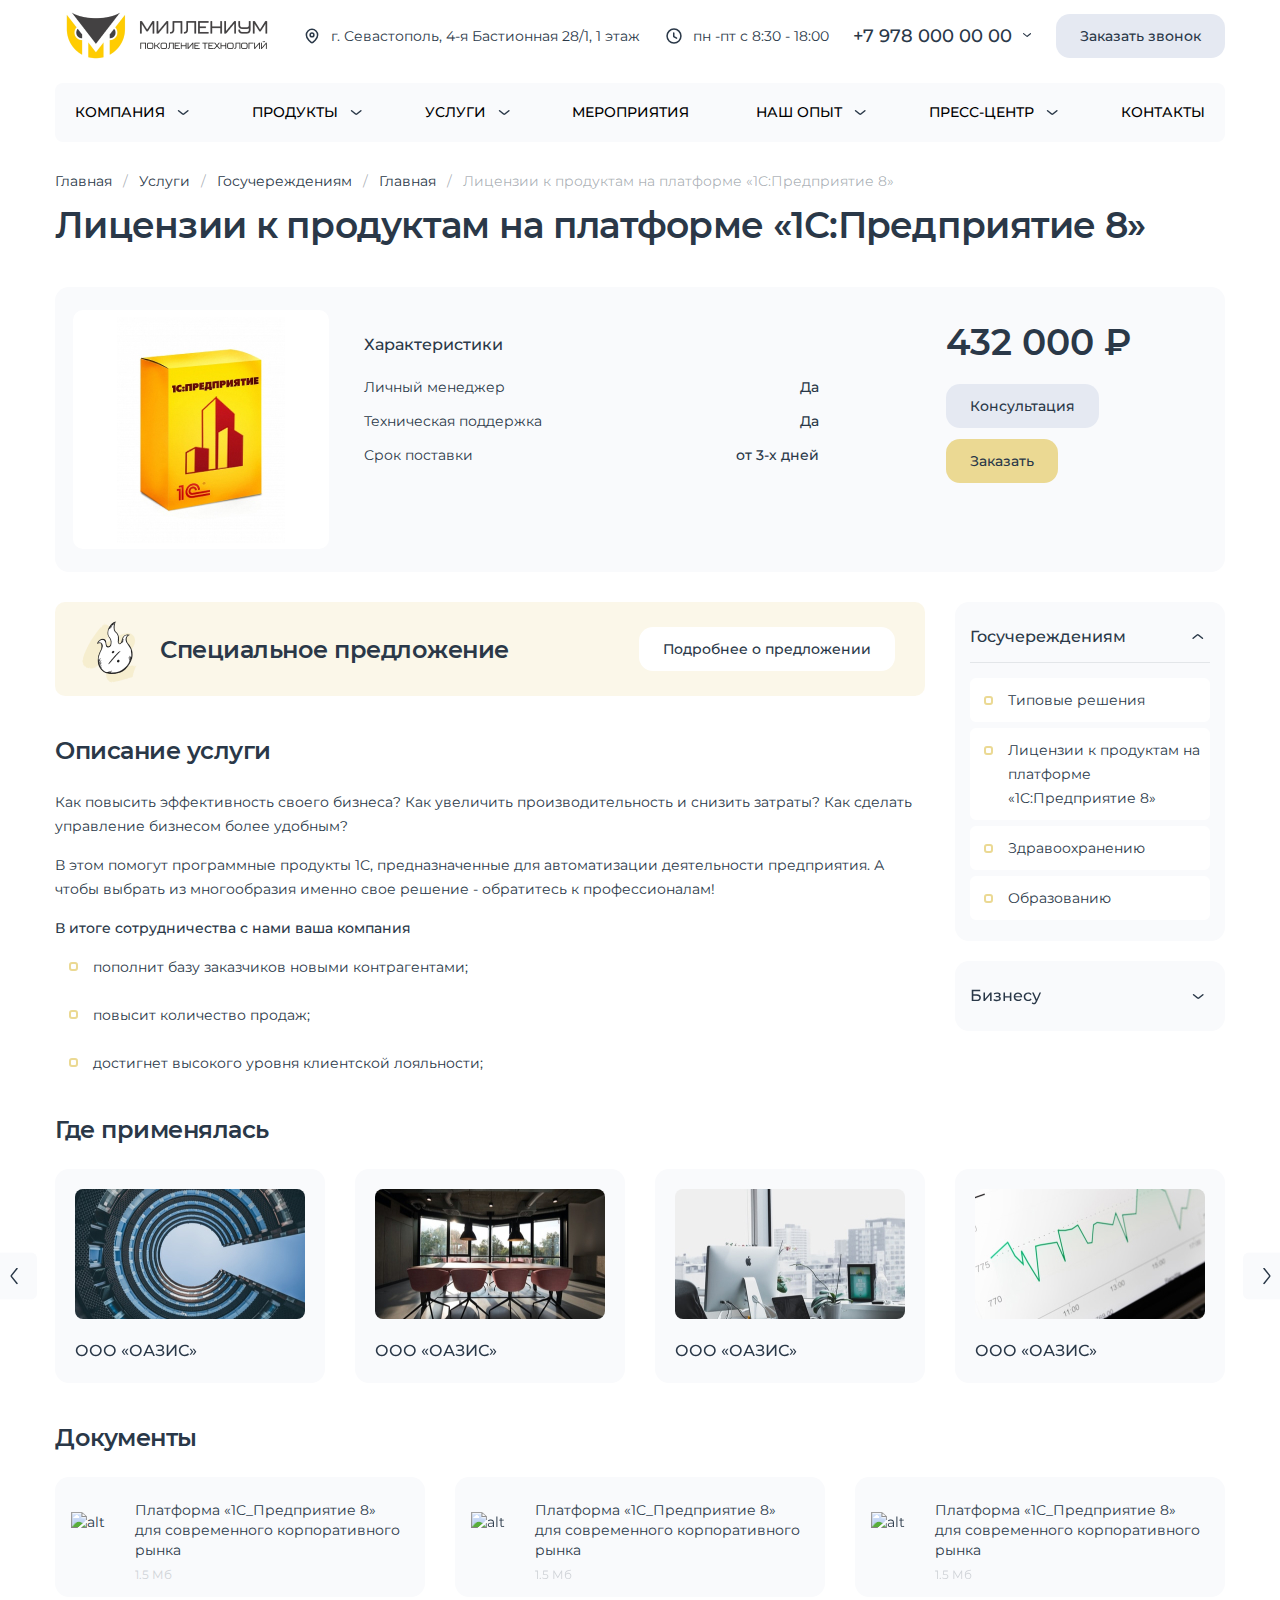
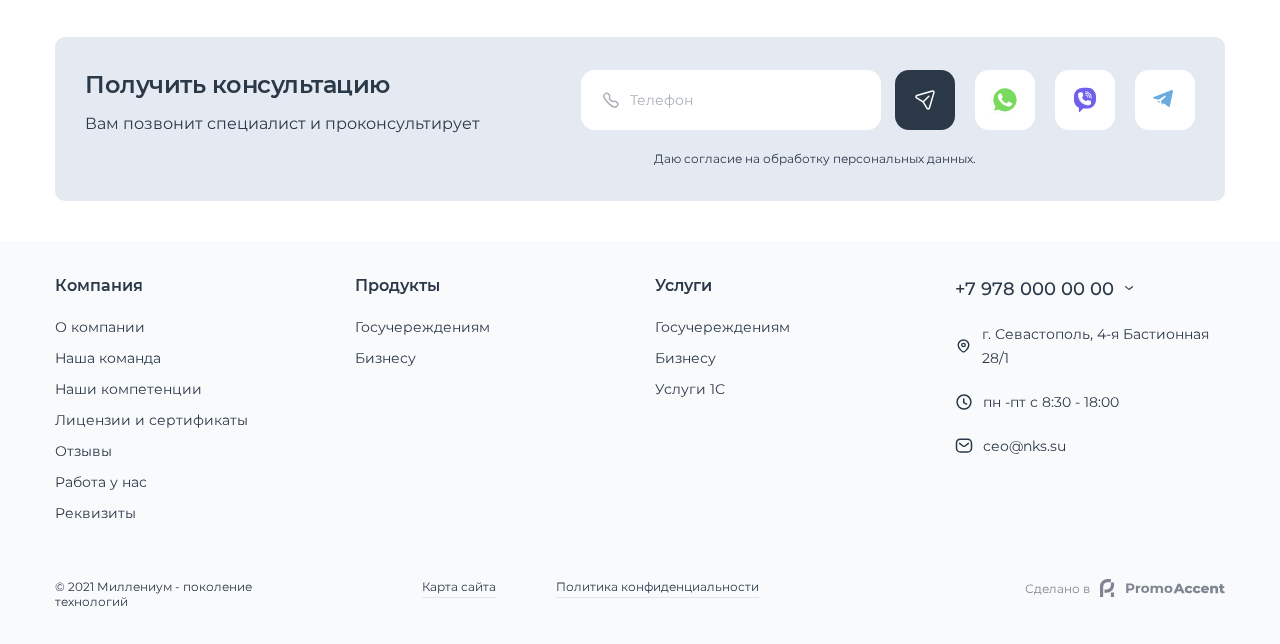
==== product.html @ 5eda3f5e "Add files via upload" ====
<!DOCTYPE html>
<!--[if lt IE 7]><html lang="ru" class="lt-ie9 lt-ie8 lt-ie7"><![endif]-->
<!--[if IE 7]><html lang="ru" class="lt-ie9 lt-ie8"><![endif]-->
<!--[if IE 8]><html lang="ru" class="lt-ie9"><![endif]-->
<!--[if gt IE 8]><!-->
<html lang="ru">
<!--<![endif]-->
<head>
	<meta charset="utf-8" />
	<title>Заголовок</title>
	<meta name="description" content="" />
	<meta http-equiv="X-UA-Compatible" content="IE=edge" />
	<meta name="viewport" content="width=device-width, initial-scale=1.0" />
	<link rel="shortcut icon" href="favicon.png" />
	<link rel="stylesheet" href="libs/bootstrap/bootstrap-grid.css" />
	<link rel="stylesheet" href="libs/fontawesome-free-5.12.0-web/css/all.min.css" />
	<link rel="stylesheet" href="libs/fancybox/jquery.fancybox.css" />
	<link rel="stylesheet" href="libs/slick-1.5.9/slick/slick.css" />
	<link rel="stylesheet" href="libs/slick-1.5.9/slick/slick-theme.css" />
	<link rel="stylesheet" href="libs/swiper/css/scrollbar.css">
	<link rel="stylesheet" href="libs/swiper/css/style.css">
	<link rel="stylesheet" href="libs/swiper/css/swiper-bundle.min.css">
	<link rel="stylesheet" href="scss/main.css?ver=1.3" />
</head>
<body>
 
	<div class="wrapper">

		<header class="header">
			<div class="container">
				<div class="header__top">
					<a href="#" class="logo">
						<img src="img/logo.png" alt="alt">
					</a>
					<div class="item-contact"><div class="item-contact__icon"><img src="img/ic_cont1.svg" alt="alt"></div>г. Севастополь, 4-я Бастионная 28/1, 1 этаж </div>
					<div class="item-contact"><div class="item-contact__icon"><img src="img/ic_cont2.svg" alt="alt"></div>пн -пт с 8:30 - 18:00 </div>
					<div class="phones-wrap">
						<a href="tel:+79780000000">+7 978 000 00 00 <span class="phones-wrap__arrow"></span></a>
						<div class="dropdown-phones">
							<ul>
								<li><a href="tel:+79780000000">+7 978 000 00 00</a></li>
								<li><a href="tel:+79780000000">+7 978 000 00 00</a></li>
								<li><a href="tel:+79780000000">+7 978 000 00 00</a></li>
							</ul>
						</div>
					</div>
					<a href="#callback" class="btn-main fancybox">Заказать звонок</a>
					<span class="btn_nav">
						<span class='sandwich'>
							<span class='sw-topper'></span>
							<span class='sw-bottom'></span>
							<span class='sw-footer'></span>
						</span>
					</span>
				</div>
				<ul class="menu">
					<li class="menu__haschild">
						<a href="#">Компания</a>
						<ul>
							<li><a href="#">Пункт меню</a></li>
							<li><a href="#">Пункт меню</a></li>
							<li><a href="#">Пункт меню</a></li>
							<li><a href="#">Пункт меню</a></li>
						</ul>
					</li>
					<li class="menu__haschild">
						<a href="#">Продукты</a>
						<ul>
							<li><a href="#">Пункт меню</a></li>
							<li><a href="#">Пункт меню</a></li>
							<li><a href="#">Пункт меню</a></li>
							<li><a href="#">Пункт меню</a></li>
						</ul>
					</li>
					<li class="menu__haschild">
						<a href="#">Услуги</a>
						<ul>
							<li><a href="#">Пункт меню</a></li>
							<li><a href="#">Пункт меню</a></li>
							<li><a href="#">Пункт меню</a></li>
							<li><a href="#">Пункт меню</a></li>
						</ul>
					</li>
					<li><a href="#">Мероприятия</a></li>
					<li class="menu__haschild">
						<a href="#">наш опыт</a>
						<ul>
							<li><a href="#">Пункт меню</a></li>
							<li><a href="#">Пункт меню</a></li>
							<li><a href="#">Пункт меню</a></li>
							<li><a href="#">Пункт меню</a></li>
						</ul>
					</li>
					<li class="menu__haschild">
						<a href="#">пресс-центр</a>
						<ul>
							<li><a href="#">Пункт меню</a></li>
							<li><a href="#">Пункт меню</a></li>
							<li><a href="#">Пункт меню</a></li>
							<li><a href="#">Пункт меню</a></li>
						</ul>
					</li>
					<li><a href="#">Контакты</a></li>
				</ul>
			</div>
			<div class="menu-mobile">
				<ul class="menu">
					<li class="menu__haschild">
						<a href="#">Компания</a>
						<ul>
							<li><a href="#">Пункт меню</a></li>
							<li><a href="#">Пункт меню</a></li>
							<li><a href="#">Пункт меню</a></li>
							<li><a href="#">Пункт меню</a></li>
						</ul>
					</li>
					<li class="menu__haschild">
						<a href="#">Продукты</a>
						<ul>
							<li><a href="#">Пункт меню</a></li>
							<li><a href="#">Пункт меню</a></li>
							<li><a href="#">Пункт меню</a></li>
							<li><a href="#">Пункт меню</a></li>
						</ul>
					</li>
					<li class="menu__haschild">
						<a href="#">Услуги</a>
						<ul>
							<li><a href="#">Пункт меню</a></li>
							<li><a href="#">Пункт меню</a></li>
							<li><a href="#">Пункт меню</a></li>
							<li><a href="#">Пункт меню</a></li>
						</ul>
					</li>
					<li><a href="#">Мероприятия</a></li>
					<li class="menu__haschild">
						<a href="#">наш опыт</a>
						<ul>
							<li><a href="#">Пункт меню</a></li>
							<li><a href="#">Пункт меню</a></li>
							<li><a href="#">Пункт меню</a></li>
							<li><a href="#">Пункт меню</a></li>
						</ul>
					</li>
					<li class="menu__haschild">
						<a href="#">пресс-центр</a>
						<ul>
							<li><a href="#">Пункт меню</a></li>
							<li><a href="#">Пункт меню</a></li>
							<li><a href="#">Пункт меню</a></li>
							<li><a href="#">Пункт меню</a></li>
						</ul>
					</li>
					<li><a href="#">Контакты</a></li>
				</ul>
				<div class="menu-mobile__bottom">
					<div class="item-contact"><div class="item-contact__icon"><img src="img/ic_cont1.svg" alt="alt"></div>г. Севастополь, 4-я Бастионная 28/1, 1 этаж </div>
					<div class="item-contact"><div class="item-contact__icon"><img src="img/ic_cont2.svg" alt="alt"></div>пн -пт с 8:30 - 18:00 </div>
					<div class="phones-wrap">
						<a href="tel:+79780000000">+7 978 000 00 00 <span class="phones-wrap__arrow"></span></a>
						<div class="dropdown-phones">
							<ul>
								<li><a href="tel:+79780000000">+7 978 000 00 00</a></li>
								<li><a href="tel:+79780000000">+7 978 000 00 00</a></li>
								<li><a href="tel:+79780000000">+7 978 000 00 00</a></li>
							</ul>
						</div>
					</div>
					<a href="#callback" class="btn-main fancybox">Заказать звонок</a>
				</div>
			</div>
		</header>

		<div class="container">
			<ul class="breadcumbs">
				<li><a href="#">Главная</a><span>/</span></li>
				<li><a href="#">Услуги</a><span>/</span></li>
				<li><a href="#">Госучереждениям</a><span>/</span></li>
				<li><a href="#">Главная</a><span>/</span></li>
				<li>Лицензии к продуктам на платформе «1С:Предприятие 8»</li>
			</ul>
		</div>

		<div class="service">
			<div class="container">
				<h1>Лицензии к продуктам на платформе «1С:Предприятие 8»</h1>
				<div class="product-block">
					<div class="row">
						<div class="col-md-3">
							<div class="product-block__image">
								<img src="img/prod1.jpg" alt="alt">
							</div>
						</div>
						<div class="col-md-5">
							<div class="product-block__title">Характеристики</div>
							<div class="product-block__feature">
								<span>Личный менеджер</span>
								<strong>Да</strong>
							</div>
							<div class="product-block__feature">
								<span>Техническая поддержка</span>
								<strong>Да</strong>
							</div>
							<div class="product-block__feature">
								<span>Срок поставки</span>
								<strong>от 3-х дней</strong>
							</div>
						</div>
						<div class="col-md-3 offset-lg-1">
							<div class="product-block__price">432 000 ₽</div>
							<a href="#" class="btn-main">Консультация</a>
							<br>
							<a href="#" class="btn-main btn-main_page">Заказать</a>
						</div>
					</div>
				</div>
				<div class="row">
					<div class="col-lg-9">
						<div class="offer-block">
							<div class="offer-block__head">
								<div class="title-middle"><img src="img/icon_offer.png" alt="alt">Специальное предложение</div>
								<a href="#" class="btn-main">Подробнее о предложении</a>
							</div>
							<div class="offer-block__content">
								<p>Как повысить эффективность своего бизнеса? Как увеличить производительность и снизить затраты? Как сделать управление бизнесом более удобным?</p>
								<p>В этом помогут программные продукты 1С, предназначенные для автоматизации деятельности предприятия. А чтобы выбрать из многообразия именно свое решение - обратитесь к профессионалам! </p>
							</div>
						</div>
						<h3>Описание услуги</h3>
						<p>Как повысить эффективность своего бизнеса? Как увеличить производительность и снизить затраты? Как сделать управление бизнесом более удобным?</p>
						<p>В этом помогут программные продукты 1С, предназначенные для автоматизации деятельности предприятия. А чтобы выбрать из многообразия именно свое решение - обратитесь к профессионалам! </p>
						<p><strong>В итоге сотрудничества с нами ваша компания</strong></p>
						<ul>
							<li>пополнит базу заказчиков новыми контрагентами;</li>
							<li>повысит количество продаж;</li>
							<li>достигнет высокого уровня клиентской лояльности;</li>
						</ul>
					</div>
					<div class="col-lg-3">
						<div class="sidebar-page">
							<div class="item-sidebar active">
								<div class="item-sidebar__head">Госучереждениям</div>
								<div class="item-sidebar__content" style="display: block;">
									<ul>
										<li><a href="#">Типовые решения</a></li>
										<li><a href="#">Лицензии к продуктам на платформе «1С:Предприятие 8»</a></li>
										<li><a href="#">Здравоохранению</a></li>
										<li><a href="#">Образованию</a></li>
									</ul>
								</div>
							</div>
							<div class="item-sidebar">
								<div class="item-sidebar__head">Бизнесу</div>
								<div class="item-sidebar__content">
									<ul>
										<li><a href="#">Типовые решения</a></li>
										<li><a href="#">Лицензии к продуктам на платформе «1С:Предприятие 8»</a></li>
										<li><a href="#">Здравоохранению</a></li>
										<li><a href="#">Образованию</a></li>
									</ul>
								</div>
							</div>
						</div>
					</div>
				</div>
				<h3>Где применялась</h3>
				<ul class="slider-use">
					<li>
						<div class="item-use">
							<div class="item-use__image">
								<img src="img/use1.jpg" alt="alt">
							</div>
							<div class="item-use__name">ООО «ОАЗИС»</div>
						</div>
					</li>
					<li>
						<div class="item-use">
							<div class="item-use__image">
								<img src="img/use2.jpg" alt="alt">
							</div>
							<div class="item-use__name">ООО «ОАЗИС»</div>
						</div>
					</li>
					<li>
						<div class="item-use">
							<div class="item-use__image">
								<img src="img/use3.jpg" alt="alt">
							</div>
							<div class="item-use__name">ООО «ОАЗИС»</div>
						</div>
					</li>
					<li>
						<div class="item-use">
							<div class="item-use__image">
								<img src="img/use4.jpg" alt="alt">
							</div>
							<div class="item-use__name">ООО «ОАЗИС»</div>
						</div>
					</li>
					<li>
						<div class="item-use">
							<div class="item-use__image">
								<img src="img/use1.jpg" alt="alt">
							</div>
							<div class="item-use__name">ООО «ОАЗИС»</div>
						</div>
					</li>
				</ul>
				<h3>Документы</h3>
				<ul class="slider-docs">
					<li>
						<a href="#" class="item-doc">
							<span class="item-doc__icon">
								<img src="img/ic_doc1.svg" alt="alt">
							</span>
							<span class="item-doc__name">Платформа «1С_Предприятие 8» для современного корпоративного рынка</span>
							<span class="item-doc__size">1.5 Мб</span>
						</a>
					</li>
					<li>
						<a href="#" class="item-doc">
							<span class="item-doc__icon">
								<img src="img/ic_doc1.svg" alt="alt">
							</span>
							<span class="item-doc__name">Платформа «1С_Предприятие 8» для современного корпоративного рынка</span>
							<span class="item-doc__size">1.5 Мб</span>
						</a>
					</li>
					<li>
						<a href="#" class="item-doc">
							<span class="item-doc__icon">
								<img src="img/ic_doc1.svg" alt="alt">
							</span>
							<span class="item-doc__name">Платформа «1С_Предприятие 8» для современного корпоративного рынка</span>
							<span class="item-doc__size">1.5 Мб</span>
						</a>
					</li>
				</ul>
				<div class="consultation">
					<div class="row">
						<div class="col-lg-5">
							<h3>Получить консультацию</h3>
							<p>Вам позвонит специалист и проконсультирует </p>
						</div>
						<div class="col-lg-7">
							<div class="consultation__right">
								<div class="consult-form">
									<div class="item-form">
										<div class="item-form__icon">
											<img src="img/ic_input1.svg" alt="alt">
										</div>
										<input type="text" placeholder="Телефон" class="input-phone">
									</div>
									<button class="btn-icon"></button>
								</div>
								<div class="wrap-messengers">
									<a href="#" class="link-messenger"><span class="link-messenger__icon"><img src="img/whatsapp.svg" alt="alt"></span></a>
									<a href="#" class="link-messenger"><span class="link-messenger__icon"><img src="img/viber.svg" alt="alt"></span></a>
									<a href="#" class="link-messenger"><span class="link-messenger__icon"><img src="img/telegram.svg" alt="alt"></span></a>
								</div>
							</div>
							<div class="consultation__descr">Даю согласие на обработку персональных данных.</div>
						</div>
					</div>
				</div>
			</div>
		</div>

		<footer class="footer">
			<div class="container">
				<div class="row">
					<div class="col-lg-3">
						<div class="footer__title">Компания <i class="fal fa-plus"></i></div>
						<div class="footer__content">
							<ul class="list-footer">
								<li><a href="#">О компании</a></li>
								<li><a href="#">Наша команда</a></li>
								<li><a href="#">Наши компетенции</a></li>
								<li><a href="#">Лицензии и сертификаты</a></li>
								<li><a href="#">Отзывы</a></li>
								<li><a href="#">Работа у нас</a></li>
								<li><a href="#">Реквизиты</a></li>
							</ul>
						</div>
					</div>
					<div class="col-lg-3">
						<div class="footer__title">Продукты <i class="fal fa-plus"></i></div>
						<div class="footer__content">
							<ul class="list-footer">
								<li><a href="#">Госучереждениям</a></li>
								<li><a href="#">Бизнесу</a></li>
							</ul>
						</div>
					</div>
					<div class="col-lg-3">
						<div class="footer__title">Услуги <i class="fal fa-plus"></i></div>
						<div class="footer__content">
							<ul class="list-footer">
								<li><a href="#">Госучереждениям</a></li>
								<li><a href="#">Бизнесу</a></li>
								<li><a href="#">Услуги 1С</a></li>
							</ul>
						</div>
					</div>
					<div class="col-lg-3">
						<div class="footer__title footer__title_mobile">Контакты <i class="fal fa-plus"></i></div>
						<div class="footer__content">
							<div class="phones-wrap">
								<a href="tel:+79780000000">+7 978 000 00 00 <span class="phones-wrap__arrow"></span></a>
								<div class="dropdown-phones">
									<ul>
										<li><a href="tel:+79780000000">+7 978 000 00 00</a></li>
										<li><a href="tel:+79780000000">+7 978 000 00 00</a></li>
										<li><a href="tel:+79780000000">+7 978 000 00 00</a></li>
									</ul>
								</div>
							</div>
							<div class="item-contact"><div class="item-contact__icon"><img src="img/ic_cont1.svg" alt="alt"></div>г. Севастополь, 4-я Бастионная 28/1</div>
							<div class="item-contact"><div class="item-contact__icon"><img src="img/ic_cont2.svg" alt="alt"></div>пн -пт с 8:30 - 18:00 </div>
							<div class="item-contact"><div class="item-contact__icon"><img src="img/ic_cont3.svg" alt="alt"></div><a href="mailto:сео@nks.su">сео@nks.su</a> </div>
						</div>
					</div>
				</div>
				<div class="footer-bottom">
					<div class="row">
						<div class="col-lg-3">
							<p>© 2021 Миллениум - поколение технологий</p>
						</div>
						<div class="col-lg-5">
							<div class="footer-bottom__links">
								<a href="#">Карта сайта</a>
								<a href="#">Политика конфиденциальности</a>
							</div>
						</div>
						<div class="col-lg-4">
							<div class="create">Сделано в <a href="#"><img src="img/create.svg" alt="alt"></a></div>
						</div>
					</div>
				</div>
			</div>
		</footer>

	</div>

	<!--[if lt IE 9]>
	<script src="libs/html5shiv/es5-shim.min.js"></script>
	<script src="libs/html5shiv/html5shiv.min.js"></script>
	<script src="libs/html5shiv/html5shiv-printshiv.min.js"></script>
	<script src="libs/respond/respond.min.js"></script>
<![endif]-->
<script src="libs/jquery/jquery-1.11.1.min.js"></script>
<script src="libs/jquery-mousewheel/jquery.mousewheel.min.js"></script>
<script src="libs/fancybox/jquery.fancybox.pack.js"></script>
<script src="libs/slick-1.5.9/slick/slick.min.js"></script>
<script src="libs/scroll2id/PageScroll2id.min.js"></script>
<script src="libs/mask/jquery.maskedinput.js"></script>
<script src="libs/swiper/js/swiper-bundle.min.js"></script>
<script src="libs/jQueryFormStyler-master/jquery.formstyler.min.js"></script>
<script src="js/common.js?ver=1.3"></script>
<!-- Yandex.Metrika counter --><!-- /Yandex.Metrika counter -->
<!-- Google Analytics counter --><!-- /Google Analytics counter -->
</body>
</html>
---- libs/swiper/css/scrollbar.css ----
/* Scrollbar */
.swiper-scrollbar {
  border-radius: 10px;
  position: relative;
  -ms-touch-action: none;
  background: rgba(0, 0, 0, 0.1);
  .swiper-container-horizontal > & {
    position: absolute;
    left: 1%;
    bottom: 3px;
    z-index: 50;
    height: 5px;
    width: 98%;
  }
  .swiper-container-vertical > & {
    position: absolute;
    right: 3px;
    top: 1%;
    z-index: 50;
    width: 5px;
    height: 98%;
  }
}
.swiper-scrollbar-drag {
  height: 100%;
  width: 100%;
  position: relative;
  background: rgba(0, 0, 0, 0.5);
  border-radius: 10px;
  left: 0;
  top: 0;
}
.swiper-scrollbar-cursor-drag {
  cursor: move;
}
.swiper-scrollbar-lock {
  display: none;
}
---- libs/swiper/css/style.css ----
/**
 * Swiper 6.7.0
 * Most modern mobile touch slider and framework with hardware accelerated transitions
 * https://swiperjs.com
 *
 * Copyright 2014-2021 Vladimir Kharlampidi
 *
 * Released under the MIT License
 *
 * Released on: May 31, 2021
 */

 @font-face {
    font-family: 'swiper-icons';
    src: url('data:application/font-woff;charset=utf-8;base64, [base64]//wADZ2x5ZgAAAywAAADMAAAD2MHtryVoZWFkAAABbAAAADAAAAA2E2+eoWhoZWEAAAGcAAAAHwAAACQC9gDzaG10eAAAAigAAAAZAAAArgJkABFsb2NhAAAC0AAAAFoAAABaFQAUGG1heHAAAAG8AAAAHwAAACAAcABAbmFtZQAAA/gAAAE5AAACXvFdBwlwb3N0AAAFNAAAAGIAAACE5s74hXjaY2BkYGAAYpf5Hu/j+W2+MnAzMYDAzaX6QjD6/4//Bxj5GA8AuRwMYGkAPywL13jaY2BkYGA88P8Agx4j+/8fQDYfA1AEBWgDAIB2BOoAeNpjYGRgYNBh4GdgYgABEMnIABJzYNADCQAACWgAsQB42mNgYfzCOIGBlYGB0YcxjYGBwR1Kf2WQZGhhYGBiYGVmgAFGBiQQkOaawtDAoMBQxXjg/wEGPcYDDA4wNUA2CCgwsAAAO4EL6gAAeNpj2M0gyAACqxgGNWBkZ2D4/wMA+xkDdgAAAHjaY2BgYGaAYBkGRgYQiAHyGMF8FgYHIM3DwMHABGQrMOgyWDLEM1T9/w8UBfEMgLzE////P/5//f/V/xv+r4eaAAeMbAxwIUYmIMHEgKYAYjUcsDAwsLKxc3BycfPw8jEQA/[base64]/uznmfPFBNODM2K7MTQ45YEAZqGP81AmGGcF3iPqOop0r1SPTaTbVkfUe4HXj97wYE+yNwWYxwWu4v1ugWHgo3S1XdZEVqWM7ET0cfnLGxWfkgR42o2PvWrDMBSFj/IHLaF0zKjRgdiVMwScNRAoWUoH78Y2icB/yIY09An6AH2Bdu/UB+yxopYshQiEvnvu0dURgDt8QeC8PDw7Fpji3fEA4z/PEJ6YOB5hKh4dj3EvXhxPqH/SKUY3rJ7srZ4FZnh1PMAtPhwP6fl2PMJMPDgeQ4rY8YT6Gzao0eAEA409DuggmTnFnOcSCiEiLMgxCiTI6Cq5DZUd3Qmp10vO0LaLTd2cjN4fOumlc7lUYbSQcZFkutRG7g6JKZKy0RmdLY680CDnEJ+UMkpFFe1RN7nxdVpXrC4aTtnaurOnYercZg2YVmLN/d/gczfEimrE/fs/bOuq29Zmn8tloORaXgZgGa78yO9/cnXm2BpaGvq25Dv9S4E9+5SIc9PqupJKhYFSSl47+Qcr1mYNAAAAeNptw0cKwkAAAMDZJA8Q7OUJvkLsPfZ6zFVERPy8qHh2YER+3i/BP83vIBLLySsoKimrqKqpa2hp6+jq6RsYGhmbmJqZSy0sraxtbO3sHRydnEMU4uR6yx7JJXveP7WrDycAAAAAAAH//wACeNpjYGRgYOABYhkgZgJCZgZNBkYGLQZtIJsFLMYAAAw3ALgAeNolizEKgDAQBCchRbC2sFER0YD6qVQiBCv/H9ezGI6Z5XBAw8CBK/m5iQQVauVbXLnOrMZv2oLdKFa8Pjuru2hJzGabmOSLzNMzvutpB3N42mNgZGBg4GKQYzBhYMxJLMlj4GBgAYow/P/PAJJhLM6sSoWKfWCAAwDAjgbRAAB42mNgYGBkAIIbCZo5IPrmUn0hGA0AO8EFTQAA') format('woff');
    font-weight: 400;
    font-style: normal;
  }
  :root {
    --swiper-theme-color: #007aff;
  }
  .swiper-container {
    margin-left: auto;
    margin-right: auto;
    position: relative;
    overflow: hidden;
    list-style: none;
    padding: 0;
    /* Fix of Webkit flickering */
    z-index: 1;
  }
  .swiper-container-vertical > .swiper-wrapper {
    flex-direction: column;
  }
  .swiper-wrapper {
    position: relative;
    width: 100%;
    height: 100%;
    z-index: 1;
    display: flex;
    transition-property: transform;
    box-sizing: content-box;
  }
  .swiper-container-android .swiper-slide,
  .swiper-wrapper {
    transform: translate3d(0px, 0, 0);
  }
  .swiper-container-multirow > .swiper-wrapper {
    flex-wrap: wrap;
  }
  .swiper-container-multirow-column > .swiper-wrapper {
    flex-wrap: wrap;
    flex-direction: column;
  }
  .swiper-container-free-mode > .swiper-wrapper {
    transition-timing-function: ease-out;
    margin: 0 auto;
  }
  .swiper-container-pointer-events {
    touch-action: pan-y;
  }
  .swiper-container-pointer-events.swiper-container-vertical {
    touch-action: pan-x;
  }
  .swiper-slide {
    flex-shrink: 0;
    width: 100%;
    height: 100%;
    position: relative;
    transition-property: transform;
  }
  .swiper-slide-invisible-blank {
    visibility: hidden;
  }
  /* Auto Height */
  .swiper-container-autoheight,
  .swiper-container-autoheight .swiper-slide {
    height: auto;
  }
  .swiper-container-autoheight .swiper-wrapper {
    align-items: flex-start;
    transition-property: transform, height;
  }
  /* 3D Effects */
  .swiper-container-3d {
    perspective: 1200px;
  }
  .swiper-container-3d .swiper-wrapper,
  .swiper-container-3d .swiper-slide,
  .swiper-container-3d .swiper-slide-shadow-left,
  .swiper-container-3d .swiper-slide-shadow-right,
  .swiper-container-3d .swiper-slide-shadow-top,
  .swiper-container-3d .swiper-slide-shadow-bottom,
  .swiper-container-3d .swiper-cube-shadow {
    transform-style: preserve-3d;
  }
  .swiper-container-3d .swiper-slide-shadow-left,
  .swiper-container-3d .swiper-slide-shadow-right,
  .swiper-container-3d .swiper-slide-shadow-top,
  .swiper-container-3d .swiper-slide-shadow-bottom {
    position: absolute;
    left: 0;
    top: 0;
    width: 100%;
    height: 100%;
    pointer-events: none;
    z-index: 10;
  }
  .swiper-container-3d .swiper-slide-shadow-left {
    background-image: linear-gradient(to left, rgba(0, 0, 0, 0.5), rgba(0, 0, 0, 0));
  }
  .swiper-container-3d .swiper-slide-shadow-right {
    background-image: linear-gradient(to right, rgba(0, 0, 0, 0.5), rgba(0, 0, 0, 0));
  }
  .swiper-container-3d .swiper-slide-shadow-top {
    background-image: linear-gradient(to top, rgba(0, 0, 0, 0.5), rgba(0, 0, 0, 0));
  }
  .swiper-container-3d .swiper-slide-shadow-bottom {
    background-image: linear-gradient(to bottom, rgba(0, 0, 0, 0.5), rgba(0, 0, 0, 0));
  }
  /* CSS Mode */
  .swiper-container-css-mode > .swiper-wrapper {
    overflow: auto;
    scrollbar-width: none;
    /* For Firefox */
    -ms-overflow-style: none;
    /* For Internet Explorer and Edge */
  }
  .swiper-container-css-mode > .swiper-wrapper::-webkit-scrollbar {
    display: none;
  }
  .swiper-container-css-mode > .swiper-wrapper > .swiper-slide {
    scroll-snap-align: start start;
  }
  .swiper-container-horizontal.swiper-container-css-mode > .swiper-wrapper {
    scroll-snap-type: x mandatory;
  }
  .swiper-container-vertical.swiper-container-css-mode > .swiper-wrapper {
    scroll-snap-type: y mandatory;
  }
  :root {
    --swiper-navigation-size: 44px;
    /*
    --swiper-navigation-color: var(--swiper-theme-color);
    */
  }
  .swiper-button-prev,
  .swiper-button-next {
    position: absolute;
    top: 50%;
    width: calc(var(--swiper-navigation-size) / 44 * 27);
    height: var(--swiper-navigation-size);
    margin-top: calc(0px - (var(--swiper-navigation-size) / 2));
    z-index: 10;
    cursor: pointer;
    display: flex;
    align-items: center;
    justify-content: center;
    color: var(--swiper-navigation-color, var(--swiper-theme-color));
  }
  .swiper-button-prev.swiper-button-disabled,
  .swiper-button-next.swiper-button-disabled {
    opacity: 0.35;
    cursor: auto;
    pointer-events: none;
  }
  .swiper-button-prev:after,
  .swiper-button-next:after {
    font-family: swiper-icons;
    font-size: var(--swiper-navigation-size);
    text-transform: none !important;
    letter-spacing: 0;
    text-transform: none;
    font-variant: initial;
    line-height: 1;
  }
  .swiper-button-prev,
  .swiper-container-rtl .swiper-button-next {
    left: 10px;
    right: auto;
  }
  .swiper-button-prev:after,
  .swiper-container-rtl .swiper-button-next:after {
    content: 'prev';
  }
  .swiper-button-next,
  .swiper-container-rtl .swiper-button-prev {
    right: 10px;
    left: auto;
  }
  .swiper-button-next:after,
  .swiper-container-rtl .swiper-button-prev:after {
    content: 'next';
  }
  .swiper-button-prev.swiper-button-white,
  .swiper-button-next.swiper-button-white {
    --swiper-navigation-color: #ffffff;
  }
  .swiper-button-prev.swiper-button-black,
  .swiper-button-next.swiper-button-black {
    --swiper-navigation-color: #000000;
  }
  .swiper-button-lock {
    display: none;
  }
  :root {
    /*
    --swiper-pagination-color: var(--swiper-theme-color);
    */
  }
  .swiper-pagination {
    position: absolute;
    text-align: center;
    transition: 300ms opacity;
    transform: translate3d(0, 0, 0);
    z-index: 10;
  }
  .swiper-pagination.swiper-pagination-hidden {
    opacity: 0;
  }
  /* Common Styles */
  .swiper-pagination-fraction,
  .swiper-pagination-custom,
  .swiper-container-horizontal > .swiper-pagination-bullets {
    bottom: 10px;
    left: 0;
    width: 100%;
  }
  /* Bullets */
  .swiper-pagination-bullets-dynamic {
    overflow: hidden;
    font-size: 0;
  }
  .swiper-pagination-bullets-dynamic .swiper-pagination-bullet {
    transform: scale(0.33);
    position: relative;
  }
  .swiper-pagination-bullets-dynamic .swiper-pagination-bullet-active {
    transform: scale(1);
  }
  .swiper-pagination-bullets-dynamic .swiper-pagination-bullet-active-main {
    transform: scale(1);
  }
  .swiper-pagination-bullets-dynamic .swiper-pagination-bullet-active-prev {
    transform: scale(0.66);
  }
  .swiper-pagination-bullets-dynamic .swiper-pagination-bullet-active-prev-prev {
    transform: scale(0.33);
  }
  .swiper-pagination-bullets-dynamic .swiper-pagination-bullet-active-next {
    transform: scale(0.66);
  }
  .swiper-pagination-bullets-dynamic .swiper-pagination-bullet-active-next-next {
    transform: scale(0.33);
  }
  .swiper-pagination-bullet {
    width: 8px;
    height: 8px;
    display: inline-block;
    border-radius: 50%;
    background: #000;
    opacity: 0.2;
  }
  button.swiper-pagination-bullet {
    border: none;
    margin: 0;
    padding: 0;
    box-shadow: none;
    -webkit-appearance: none;
            appearance: none;
  }
  .swiper-pagination-clickable .swiper-pagination-bullet {
    cursor: pointer;
  }
  .swiper-pagination-bullet-active {
    opacity: 1;
    background: var(--swiper-pagination-color, var(--swiper-theme-color));
  }
  .swiper-container-vertical > .swiper-pagination-bullets {
    right: 10px;
    top: 50%;
    transform: translate3d(0px, -50%, 0);
  }
  .swiper-container-vertical > .swiper-pagination-bullets .swiper-pagination-bullet {
    margin: 6px 0;
    display: block;
  }
  .swiper-container-vertical > .swiper-pagination-bullets.swiper-pagination-bullets-dynamic {
    top: 50%;
    transform: translateY(-50%);
    width: 8px;
  }
  .swiper-container-vertical > .swiper-pagination-bullets.swiper-pagination-bullets-dynamic .swiper-pagination-bullet {
    display: inline-block;
    transition: 200ms transform, 200ms top;
  }
  .swiper-container-horizontal > .swiper-pagination-bullets .swiper-pagination-bullet {
    margin: 0 4px;
  }
  .swiper-container-horizontal > .swiper-pagination-bullets.swiper-pagination-bullets-dynamic {
    left: 50%;
    transform: translateX(-50%);
    white-space: nowrap;
  }
  .swiper-container-horizontal > .swiper-pagination-bullets.swiper-pagination-bullets-dynamic .swiper-pagination-bullet {
    transition: 200ms transform, 200ms left;
  }
  .swiper-container-horizontal.swiper-container-rtl > .swiper-pagination-bullets-dynamic .swiper-pagination-bullet {
    transition: 200ms transform, 200ms right;
  }
  /* Progress */
  .swiper-pagination-progressbar {
    background: rgba(0, 0, 0, 0.25);
    position: absolute;
  }
  .swiper-pagination-progressbar .swiper-pagination-progressbar-fill {
    background: var(--swiper-pagination-color, var(--swiper-theme-color));
    position: absolute;
    left: 0;
    top: 0;
    width: 100%;
    height: 100%;
    transform: scale(0);
    transform-origin: left top;
  }
  .swiper-container-rtl .swiper-pagination-progressbar .swiper-pagination-progressbar-fill {
    transform-origin: right top;
  }
  .swiper-container-horizontal > .swiper-pagination-progressbar,
  .swiper-container-vertical > .swiper-pagination-progressbar.swiper-pagination-progressbar-opposite {
    width: 100%;
    height: 4px;
    left: 0;
    top: 0;
  }
  .swiper-container-vertical > .swiper-pagination-progressbar,
  .swiper-container-horizontal > .swiper-pagination-progressbar.swiper-pagination-progressbar-opposite {
    width: 4px;
    height: 100%;
    left: 0;
    top: 0;
  }
  .swiper-pagination-white {
    --swiper-pagination-color: #ffffff;
  }
  .swiper-pagination-black {
    --swiper-pagination-color: #000000;
  }
  .swiper-pagination-lock {
    display: none;
  }
  /* Scrollbar */
  .swiper-scrollbar {
    border-radius: 10px;
    position: relative;
    -ms-touch-action: none;
    background: rgba(0, 0, 0, 0.1);
  }
  .swiper-container-horizontal > .swiper-scrollbar {
    position: absolute;
    left: 1%;
    bottom: 3px;
    z-index: 50;
    height: 5px;
    width: 98%;
  }
  .swiper-container-vertical > .swiper-scrollbar {
    position: absolute;
    right: 3px;
    top: 1%;
    z-index: 50;
    width: 5px;
    height: 98%;
  }
  .swiper-scrollbar-drag {
    height: 100%;
    width: 100%;
    position: relative;
    background: rgba(0, 0, 0, 0.5);
    border-radius: 10px;
    left: 0;
    top: 0;
  }
  .swiper-scrollbar-cursor-drag {
    cursor: move;
  }
  .swiper-scrollbar-lock {
    display: none;
  }
  .swiper-zoom-container {
    width: 100%;
    height: 100%;
    display: flex;
    justify-content: center;
    align-items: center;
    text-align: center;
  }
  .swiper-zoom-container > img,
  .swiper-zoom-container > svg,
  .swiper-zoom-container > canvas {
    max-width: 100%;
    max-height: 100%;
    object-fit: contain;
  }
  .swiper-slide-zoomed {
    cursor: move;
  }
  /* Preloader */
  :root {
    /*
    --swiper-preloader-color: var(--swiper-theme-color);
    */
  }
  .swiper-lazy-preloader {
    width: 42px;
    height: 42px;
    position: absolute;
    left: 50%;
    top: 50%;
    margin-left: -21px;
    margin-top: -21px;
    z-index: 10;
    transform-origin: 50%;
    animation: swiper-preloader-spin 1s infinite linear;
    box-sizing: border-box;
    border: 4px solid var(--swiper-preloader-color, var(--swiper-theme-color));
    border-radius: 50%;
    border-top-color: transparent;
  }
  .swiper-lazy-preloader-white {
    --swiper-preloader-color: #fff;
  }
  .swiper-lazy-preloader-black {
    --swiper-preloader-color: #000;
  }
  @keyframes swiper-preloader-spin {
    100% {
      transform: rotate(360deg);
    }
  }
  /* a11y */
  .swiper-container .swiper-notification {
    position: absolute;
    left: 0;
    top: 0;
    pointer-events: none;
    opacity: 0;
    z-index: -1000;
  }
  .swiper-container-fade.swiper-container-free-mode .swiper-slide {
    transition-timing-function: ease-out;
  }
  .swiper-container-fade .swiper-slide {
    pointer-events: none;
    transition-property: opacity;
  }
  .swiper-container-fade .swiper-slide .swiper-slide {
    pointer-events: none;
  }
  .swiper-container-fade .swiper-slide-active,
  .swiper-container-fade .swiper-slide-active .swiper-slide-active {
    pointer-events: auto;
  }
  .swiper-container-cube {
    overflow: visible;
  }
  .swiper-container-cube .swiper-slide {
    pointer-events: none;
    -webkit-backface-visibility: hidden;
            backface-visibility: hidden;
    z-index: 1;
    visibility: hidden;
    transform-origin: 0 0;
    width: 100%;
    height: 100%;
  }
  .swiper-container-cube .swiper-slide .swiper-slide {
    pointer-events: none;
  }
  .swiper-container-cube.swiper-container-rtl .swiper-slide {
    transform-origin: 100% 0;
  }
  .swiper-container-cube .swiper-slide-active,
  .swiper-container-cube .swiper-slide-active .swiper-slide-active {
    pointer-events: auto;
  }
  .swiper-container-cube .swiper-slide-active,
  .swiper-container-cube .swiper-slide-next,
  .swiper-container-cube .swiper-slide-prev,
  .swiper-container-cube .swiper-slide-next + .swiper-slide {
    pointer-events: auto;
    visibility: visible;
  }
  .swiper-container-cube .swiper-slide-shadow-top,
  .swiper-container-cube .swiper-slide-shadow-bottom,
  .swiper-container-cube .swiper-slide-shadow-left,
  .swiper-container-cube .swiper-slide-shadow-right {
    z-index: 0;
    -webkit-backface-visibility: hidden;
            backface-visibility: hidden;
  }
  .swiper-container-cube .swiper-cube-shadow {
    position: absolute;
    left: 0;
    bottom: 0px;
    width: 100%;
    height: 100%;
    opacity: 0.6;
    z-index: 0;
  }
  .swiper-container-cube .swiper-cube-shadow:before {
    content: '';
    background: #000;
    position: absolute;
    left: 0;
    top: 0;
    bottom: 0;
    right: 0;
    filter: blur(50px);
  }
  .swiper-container-flip {
    overflow: visible;
  }
  .swiper-container-flip .swiper-slide {
    pointer-events: none;
    -webkit-backface-visibility: hidden;
            backface-visibility: hidden;
    z-index: 1;
  }
  .swiper-container-flip .swiper-slide .swiper-slide {
    pointer-events: none;
  }
  .swiper-container-flip .swiper-slide-active,
  .swiper-container-flip .swiper-slide-active .swiper-slide-active {
    pointer-events: auto;
  }
  .swiper-container-flip .swiper-slide-shadow-top,
  .swiper-container-flip .swiper-slide-shadow-bottom,
  .swiper-container-flip .swiper-slide-shadow-left,
  .swiper-container-flip .swiper-slide-shadow-right {
    z-index: 0;
    -webkit-backface-visibility: hidden;
            backface-visibility: hidden;
  }
---- scss/main.css ----
@charset "UTF-8";
/*import*/
@font-face {
  font-family: "Montserrat";
  src: url("..fonts/Montserrat-Regular.eot");
  src: local("☺"), url("../fonts/Montserrat-regular/Montserrat-Regular.woff") format("woff"), url("../fonts/Montserrat-regular/Montserrat-Regular.ttf") format("truetype"), url("../fonts/Montserrat-regular/Montserrat-Regular.svg") format("svg");
  font-weight: normal;
  font-style: normal; }
@font-face {
  font-family: 'Montserrat';
  src: url("../fonts/montserrat-medium/Montserrat-Medium.eot");
  src: local("☺"), url("../fonts/montserrat-medium/Montserrat-Medium.woff") format("woff"), url("../fonts/montserrat-medium/Montserrat-Medium.ttf") format("truetype"), url("../fonts/montserrat-medium/Montserrat-Medium.svg") format("svg");
  font-weight: 500;
  font-style: normal; }
@font-face {
  font-family: 'Montserrat';
  src: local("Montserrat Semi Bold"), local("Montserrat-Semi-Bold"), url("../fonts/Montserrat-SemiBold.woff2") format("woff2"), url("../fonts/Montserrat-SemiBold.woff") format("woff"), url("../fonts/Montserrat-SemiBold.ttf") format("truetype");
  font-weight: 600;
  font-style: normal; }
@font-face {
  font-family: "Montserrat";
  src: url("../fonts/Montserrat-bold/Montserrat-Bold.eot");
  src: local("☺"), url("../fonts/Montserrat-bold/Montserrat-Bold.woff") format("woff"), url("../fonts/Montserrat-bold/Montserrat-Bold.ttf") format("truetype"), url("../fonts/Montserrat-bold/Montserrat-Bold.svg") format("svg");
  font-weight: 700;
  font-style: normal; }
@font-face {
  font-family: 'Montserrat';
  src: local("Montserrat Extra Bold"), local("Montserrat-Extra-Bold"), url("../fonts/Montserrat-ExtraBold.woff2") format("woff2"), url("../fonts/Montserrat-ExtraBold.woff") format("woff"), url("../fonts/Montserrat-ExtraBold.ttf") format("truetype");
  font-weight: 800;
  font-style: normal; }
@font-face {
  font-family: 'Montserrat';
  src: url("../fonts/Montserrat-Black.eot");
  src: url("../fonts/Montserrat-Black.eot?#iefix") format("embedded-opentype"), url("../fonts/Montserrat-Black.woff") format("woff"), url("../fonts/Montserrat-Black.ttf") format("truetype");
  font-weight: 900;
  font-style: normal; }
*::-webkit-input-placeholder {
  color: #2A3848;
  opacity: 0.4; }

*:-moz-placeholder {
  color: #2A3848;
  opacity: 0.4; }

*::-moz-placeholder {
  color: #2A3848;
  opacity: 0.4; }

*:-ms-input-placeholder {
  color: #2A3848;
  opacity: 0.4; }

body {
  font-family: "Montserrat";
  font-size: 14px;
  line-height: 24px;
  overflow-x: hidden;
  margin: 0;
  color: #2A3848;
  background-color: #fff; }

button {
  cursor: pointer; }

h1, h2, h3, h4, h5, h6 {
  padding: 0;
  margin: 0;
  font-weight: normal; }

a {
  text-decoration: none;
  outline: none; }

* {
  outline: none !important; }

ul {
  padding: 0;
  margin: 0; }
  ul li {
    list-style-type: none;
    outline: none; }

img {
  outline: none;
  display: block; }

p {
  padding: 0;
  margin: 0; }

h1,
h2,
.title-section {
  font-size: 36px;
  line-height: 44px;
  font-weight: 600;
  letter-spacing: -0.02em;
  padding-bottom: 40px;
  padding-top: 40px; }

h3,
.title-middle {
  font-size: 24px;
  line-height: 29px;
  font-weight: 600;
  letter-spacing: -0.02em; }

.btn-main {
  font-size: 14px;
  line-height: 20px;
  height: 44px;
  padding: 0 24px;
  font-weight: 500;
  background-color: #E5E9F2;
  border-radius: 14px;
  color: #2A3848;
  display: inline-flex;
  align-items: center;
  justify-content: center;
  text-align: center;
  transition: all 0.3s;
  font-family: "Montserrat";
  border: none; }
  .btn-main:hover {
    background-color: #EBD993; }

.header {
  margin-bottom: 20px; }

.logo {
  display: inline-block; }
  .logo img {
    width: 224px;
    max-width: 100%;
    height: auto; }

.item-contact {
  display: flex;
  align-items: center;
  color: #2A3848; }
  .item-contact a {
    color: #2A3848; }

.item-contact__icon {
  width: 18px;
  height: 18px;
  margin-right: 10px;
  display: flex;
  align-items: center;
  justify-content: center; }
  .item-contact__icon img {
    max-width: 100%;
    max-height: 100%; }

.header__top {
  padding-top: 4px;
  padding-bottom: 10px;
  display: flex;
  align-items: center;
  justify-content: space-between; }

.phones-wrap {
  font-size: 18px;
  line-height: 26px;
  font-weight: 500;
  position: relative; }
  .phones-wrap a {
    padding-right: 20px;
    color: #2A3848;
    position: relative; }
  .phones-wrap:hover .dropdown-phones {
    visibility: visible;
    opacity: 1; }

.dropdown-phones {
  top: 100%;
  left: 0;
  padding: 15px 25px;
  position: absolute;
  opacity: 0;
  visibility: hidden;
  white-space: nowrap;
  background: #FFFFFF;
  box-shadow: 0 0 10px #d9e0ef;
  border-radius: 8px;
  z-index: 3;
  transition: all 0.3s; }
  .dropdown-phones a {
    padding-right: 0; }

.phones-wrap__arrow {
  width: 9px;
  height: 4px;
  display: inline-block;
  position: absolute;
  right: 0;
  top: 8px;
  background-image: url(../img/arrow_min.svg);
  background-repeat: no-repeat;
  background-position: center; }

.menu {
  margin-top: 6px;
  display: flex;
  align-items: center;
  justify-content: space-between;
  background-color: #F9FAFC;
  border-radius: 8px; }
  .menu > li {
    position: relative; }
    .menu > li > a {
      line-height: 17px;
      display: inline-block;
      text-transform: uppercase;
      font-weight: 500;
      color: #000000;
      padding: 21px 20px;
      position: relative;
      transition: all 0.3s; }
      .menu > li > a:hover {
        background-color: #e5e6ea; }
    .menu > li:hover > a {
      background-color: #e5e6ea; }
    .menu > li:hover ul {
      visibility: visible;
      opacity: 1; }
    .menu > li.menu__haschild > a {
      padding-right: 40px; }
      .menu > li.menu__haschild > a::after {
        position: absolute;
        display: block;
        content: " ";
        top: 0;
        right: 10px;
        bottom: 0;
        margin: auto;
        width: 24px;
        height: 24px;
        display: inline-block;
        background-image: url(../img/arrow_menu.svg);
        background-repeat: no-repeat;
        background-position: center; }
    .menu > li:first-child > a {
      border-bottom-left-radius: 8px;
      border-top-left-radius: 8px; }
    .menu > li:last-child > a {
      border-bottom-right-radius: 8px;
      border-top-right-radius: 8px; }
  .menu ul {
    padding: 5px 0;
    top: 100%;
    width: 100%;
    min-width: 180px;
    left: 0;
    background: #FFFFFF;
    box-shadow: 0 0 10px #d9e0ef;
    border-radius: 8px;
    z-index: 3;
    transition: all 0.3s;
    position: absolute;
    opacity: 0;
    visibility: hidden; }
    .menu ul li a {
      padding: 7px 15px;
      border-bottom: 1px solid transparent;
      display: block;
      transition: all 0.3s;
      color: #08090E; }
      .menu ul li a:hover {
        background-color: rgba(0, 0, 0, 0.05); }

.btn_nav {
  border: none;
  z-index: 60;
  display: none;
  -webkit-transition: all 0.3s;
  -o-transition: all 0.3s;
  transition: all 0.3s;
  vertical-align: middle;
  position: relative; }
  .btn_nav:hover {
    opacity: 1; }

.sandwich {
  width: 30px;
  height: 28px;
  margin: auto;
  display: -webkit-flex;
  display: -moz-flex;
  display: -ms-flex;
  display: -o-flex;
  display: flex;
  flex-direction: column;
  align-items: flex-end;
  z-index: 20;
  cursor: pointer; }
  .sandwich span {
    display: block; }
  .sandwich.active .sw-topper {
    top: 12px;
    transform: rotate(45deg); }
  .sandwich.active .sw-bottom {
    opacity: 0; }
  .sandwich.active .sw-footer {
    top: 8px;
    width: 30px;
    transform: rotate(-45deg); }

.sw-topper {
  position: relative;
  top: 4px;
  width: 29px;
  height: 2px;
  display: block;
  margin: 0 auto;
  background-color: #2A3848;
  border: medium none;
  transition: transform 0.5s, top 0.2s;
  /* transition-delay: 0.2s, 0s; */ }

.sw-bottom {
  position: relative;
  top: 10px;
  width: 29px;
  height: 2px;
  display: block;
  margin: 0 auto;
  background-color: #2A3848;
  border: medium none;
  transition: transform 0.5s, top 0.2s;
  transition-delay: 0.2s, 0s; }

.sw-footer {
  position: relative;
  top: 17px;
  width: 29px;
  height: 2px;
  display: block;
  background-color: #2A3848;
  border: medium none;
  transition: all 0.5s;
  transition-delay: 0.1s; }

.slick-dots {
  bottom: 0;
  left: 0;
  width: 100%; }
  .slick-dots li {
    width: 10px;
    height: 10px; }
    .slick-dots li button {
      padding: 0;
      border: none;
      background-color: #fff;
      width: 10px;
      height: 10px;
      border-radius: 50%;
      transition: all 0.3s; }
      .slick-dots li button:hover {
        background-color: #ebd993; }
    .slick-dots li.slick-active button {
      background-color: #ebd993; }

.slick-arrow {
  width: 47px;
  height: 47px;
  top: 50%;
  background-color: #F9FAFC;
  border-radius: 6px;
  transition: all 0.3s;
  background-repeat: no-repeat;
  background-position: center; }
  .slick-arrow:hover {
    background-color: #EBD993; }

.slick-prev {
  left: 0;
  background-image: url(../img/prev.svg); }

.slick-next {
  right: 0;
  background-image: url(../img/next.svg); }

.slider-billbord .title-section {
  padding: 0;
  padding-bottom: 8px;
  font-weight: 500; }
.slider-billbord .slick-dots {
  bottom: 108px;
  left: 59px;
  display: inline-block !important;
  width: initial !important;
  text-align: left; }
.slider-billbord.slider-billbord_first .slick-dots {
  opacity: 0; }
.slider-billbord .btn-main {
  height: 41px;
  margin-top: 30px; }
.slider-billbord .slick-prev {
  left: -70px; }
.slider-billbord .slick-next {
  right: -70px; }

.slider-billbord__item {
  height: 516px;
  border-radius: 14px;
  position: relative;
  overflow: hidden; }
  .slider-billbord__item img {
    height: 100%;
    width: 100%;
    object-fit: cover;
    border-radius: 14px;
    font-family: 'object-fit: cover;';
    -webkit-transition: all 0.3s;
    -o-transition: all 0.3s;
    transition: all 0.3s; }
  .slider-billbord__item h2 {
    padding: 0; }

.slider-billbord__content {
  position: absolute;
  top: 129px;
  left: 50px;
  max-width: 550px;
  width: 100%; }

.btn-main_page {
  background-color: #EBD993; }
  .btn-main_page:hover {
    background-color: #dfc55e; }

.block-products {
  padding: 30px;
  min-height: 100%;
  background-color: #F9FAFC;
  border-radius: 14px; }
  .block-products li a {
    padding: 10px;
    margin-bottom: 10px;
    padding-left: 38px;
    position: relative;
    font-size: 14px;
    border-radius: 6px;
    line-height: 24px;
    display: block;
    color: #2A3848;
    transition: all 0.3s;
    background-color: #fff; }
    .block-products li a::before {
      position: absolute;
      display: block;
      content: " ";
      width: 9px;
      height: 9px;
      top: 18px;
      left: 14px;
      border: 2px solid #EBD993;
      border-radius: 3px; }
    .block-products li a:hover {
      box-shadow: 0 0 10px #d9e0ef; }
  .block-products ul {
    margin-top: 30px; }

.block-products__icon {
  height: 150px;
  margin-bottom: 20px;
  display: flex;
  align-items: center;
  justify-content: center; }
  .block-products__icon img {
    max-width: 100%;
    max-height: 100%; }

.block-products__right {
  text-align: center; }
  .block-products__right .btn-main {
    margin-top: 20px; }

.tabs {
  display: flex;
  align-items: center;
  flex-wrap: wrap; }
  .tabs li {
    margin-right: 30px; }
    .tabs li:last-child {
      margin-right: 0; }
    .tabs li.active a {
      font-weight: 600;
      background-color: #F9FAFC; }
  .tabs a {
    height: 52px;
    padding: 0 24px;
    display: inline-flex;
    align-items: center;
    justify-content: center;
    font-size: 16px;
    color: #2A3848;
    border-radius: 14px;
    transition: all 0.3s; }
    .tabs a:hover {
      background-color: #F9FAFC; }

.tab-pane {
  display: none; }
  .tab-pane:first-child {
    display: block; }

.item-service {
  padding: 20px;
  border-radius: 14px;
  background-color: #F9FAFC;
  display: flex;
  flex-direction: column;
  align-items: flex-start;
  min-height: 100%;
  background-image: url(../img/bg_serv.svg);
  transition: all 0.3s;
  background-repeat: no-repeat;
  background-position: right bottom; }
  .item-service:hover {
    box-shadow: 0 0 10px #d9e0ef; }
  .item-service .btn-main {
    margin-top: auto; }

.item-service__image {
  height: 130px;
  margin-bottom: 20px;
  border-radius: 8px;
  width: 100%; }
  .item-service__image img {
    height: 100%;
    width: 100%;
    object-fit: cover;
    border-radius: 14px;
    font-family: 'object-fit: cover;';
    -webkit-transition: all 0.3s;
    -o-transition: all 0.3s;
    transition: all 0.3s; }

.item-service__title {
  display: block;
  width: 100%;
  font-size: 16px;
  line-height: 24px;
  font-weight: 500;
  margin-bottom: 20px; }

.row_services > div {
  margin-top: 30px; }

.descr-title {
  font-size: 16px;
  line-height: 28px;
  padding-top: 22px; }

.consult-block {
  padding: 25px 30px;
  padding-bottom: 34px;
  background-color: #EBD993;
  min-height: 100%;
  border-radius: 14px; }
  .consult-block .title-middle {
    font-weight: 500; }
  .consult-block .descr-title {
    max-width: 345px;
    padding-bottom: 25px; }

.consult-form {
  display: flex;
  align-items: center; }
  .consult-form .btn-icon {
    margin-left: 14px; }
  .consult-form .item-form {
    width: 300px;
    max-width: 100%; }

.item-form {
  position: relative; }
  .item-form input {
    height: 60px;
    padding-left: 20px;
    padding-right: 20px;
    font-size: 14px;
    line-height: 17px;
    color: #2A3848;
    border: none;
    background-color: #fff;
    border-radius: 14px;
    font-family: "Montserrat";
    width: 100%; }
  .item-form .item-form__icon {
    width: 18px;
    height: 18px;
    left: 21px;
    top: 21px;
    position: absolute;
    display: flex;
    align-items: center;
    justify-content: center; }
    .item-form .item-form__icon + input {
      padding-left: 49px; }
    .item-form .item-form__icon img {
      max-width: 100%;
      max-height: 100%; }

.btn-icon {
  width: 60px;
  height: 60px;
  display: inline-flex;
  align-items: center;
  justify-content: center;
  border: none;
  background-color: #2A3848;
  border-radius: 14px;
  background-image: url(../img/ic_send.svg);
  background-repeat: no-repeat;
  background-position: center;
  transition: all 0.3s; }
  .btn-icon:hover {
    background-color: #0d1319; }

.descr-form {
  font-size: 12px;
  line-height: 18px;
  padding-top: 20px; }

.link-messenger {
  font-size: 16px;
  line-height: 20px;
  font-weight: 500;
  color: #2A3848;
  height: 60px;
  padding: 0 15px;
  min-width: 197px;
  display: inline-flex;
  align-items: center;
  transition: all 0.3s;
  background-color: #FFFFFF;
  border-radius: 14px;
  margin-right: 30px; }
  .link-messenger:hover {
    background-color: #f5f8ff; }
  .link-messenger:last-child {
    margin-right: 0; }

.link-messenger__icon {
  width: 30px;
  height: 30px;
  margin-right: 15px;
  display: flex;
  align-items: center;
  justify-content: center; }
  .link-messenger__icon img {
    max-width: 100%;
    max-height: 100%; }

.wrap-messengers {
  display: flex;
  align-items: center; }

.consult-block_messengers {
  background-color: #E5E9F2; }
  .consult-block_messengers .descr-title {
    max-width: 460px; }

.item-recomendation {
  height: 258px;
  margin: 15px 15px;
  position: relative;
  background-color: #F9FAFC;
  transition: all 0.3s;
  border-radius: 8px; }
  .item-recomendation img {
    height: 100%;
    width: 100%;
    object-fit: cover;
    border-radius: 8px;
    font-family: 'object-fit: cover;';
    -webkit-transition: all 0.3s;
    -o-transition: all 0.3s;
    transition: all 0.3s; }
  .item-recomendation .btn-main {
    margin-top: auto;
    height: 31px;
    padding: 0 12px;
    border-radius: 4px;
    font-weight: 600;
    font-size: 12px;
    line-height: 15px;
    background-color: #F9FAFC; }
  .item-recomendation:hover {
    box-shadow: 0px 2px 15px rgba(0, 0, 0, 0.05);
    background-color: #fff; }
    .item-recomendation:hover .btn-main {
      background-color: #EBD993; }

.item-recomendation__content {
  padding: 20px 16px;
  padding-top: 120px;
  position: absolute;
  top: 0;
  left: 0;
  width: 100%;
  height: 100%;
  display: flex;
  flex-direction: column;
  box-sizing: border-box;
  align-items: flex-start; }

.item-recomendation__title {
  font-weight: 500; }

.arrows-right .slick-arrow {
  top: -69px;
  right: 15px;
  left: auto;
  transform: none; }
.arrows-right .slick-prev {
  right: 73px; }

.slider-recomendations {
  margin-top: -83px;
  margin-bottom: -15px; }

.progress {
  display: block;
  width: 250px;
  height: 5px;
  border-radius: 10px;
  overflow: hidden;
  top: -47px;
  right: 130px;
  position: absolute;
  background-color: #F9FAFC;
  background-image: linear-gradient(to right, #E5E9F2, #E5E9F2);
  background-repeat: no-repeat;
  background-size: 0 100%;
  transition: background-size .4s ease-in-out; }

.slider-wrap {
  position: relative; }

.swiper-scrollbar {
  background: #F9FAFC;
  border-radius: 2px;
  width: 251px;
  height: 4px;
  margin-right: 21px; }
  .swiper-scrollbar .swiper-scrollbar-drag {
    background: #E5E9F2;
    border-radius: 2px;
    height: 4px;
    cursor: pointer; }

.arrow-swiper {
  display: flex;
  justify-content: center;
  align-items: center;
  cursor: pointer;
  width: 47px;
  height: 47px;
  background: #f9fafc;
  border-radius: 6px;
  transition: all 0.3s; }
  .arrow-swiper:hover {
    background: #ebd993; }

.swiper-controls {
  margin-bottom: 20px;
  display: flex;
  align-items: center;
  justify-content: flex-end; }

.arrow-swiper_right {
  margin-left: 8px; }

.about__image {
  margin-bottom: 20px; }
  .about__image img {
    max-width: 100%;
    border-radius: 14px; }

.about {
  font-size: 16px;
  line-height: 28px; }
  .about p {
    margin-bottom: 20px; }

.item-news__title {
  font-size: 16px;
  line-height: 26px;
  font-weight: 500;
  margin-bottom: 24px;
  color: #2A3848;
  width: 100%;
  display: block; }

.item-news__date {
  font-size: 12px;
  line-height: 15px;
  display: block;
  margin-top: auto;
  width: 100%;
  opacity: 0.6; }

.item-news {
  padding: 20px;
  border-radius: 14px;
  display: flex;
  color: #2A3848;
  flex-direction: column;
  align-items: flex-start;
  background-color: #F9FAFC;
  min-height: 100%;
  transition: all 0.3s; }
  .item-news:hover {
    box-shadow: 0 0 10px #d9e0ef; }

.footer {
  padding-bottom: 35px;
  padding-top: 35px;
  background-color: #F9FAFC;
  margin-top: 40px; }
  .footer .item-contact {
    margin-top: 20px; }

.head-section {
  display: flex;
  align-items: center;
  justify-content: space-between;
  flex-wrap: wrap; }

.footer__title_mobile {
  display: none; }

.footer__title {
  font-size: 16px;
  line-height: 20px;
  font-weight: 600;
  margin-bottom: 16px; }
  .footer__title i {
    display: none; }

.list-footer {
  line-height: 30px; }
  .list-footer a {
    color: #2A3848;
    border-bottom: 1px solid transparent;
    display: inline-block;
    transition: all 0.3s; }
    .list-footer a:hover {
      border-color: #2A3848; }

.create {
  opacity: 0.6;
  display: flex;
  align-items: center;
  justify-content: flex-end; }
  .create img {
    margin-left: 10px; }

.footer-bottom {
  font-size: 12px;
  line-height: 15px;
  margin-top: 50px; }

.footer-bottom__links {
  display: flex;
  align-items: center;
  justify-content: center; }
  .footer-bottom__links a {
    color: #2A3848;
    margin: 0 30px;
    padding-bottom: 3px;
    display: inline-block;
    transition: all 0.3s;
    border-bottom: 1px solid rgba(42, 56, 72, 0.1); }
    .footer-bottom__links a:first-child {
      margin-left: 0; }
    .footer-bottom__links a:last-child {
      margin-right: 0; }
    .footer-bottom__links a:hover {
      border-color: #2a3848; }

.breadcumbs {
  padding-top: 7px;
  padding-bottom: 10px;
  color: rgba(42, 56, 72, 0.4);
  display: flex;
  align-items: center;
  flex-wrap: wrap; }
  .breadcumbs a {
    color: #2a3848;
    transition: all 0.3s; }
  .breadcumbs span {
    margin: 0 11px; }

.service h1 {
  padding-top: 0; }
.service h3 {
  padding-top: 40px;
  padding-bottom: 25px; }
.service p {
  margin-bottom: 15px; }
  .service p strong {
    font-weight: 500; }
.service .col-lg-9 li {
  margin-bottom: 24px;
  padding-left: 38px;
  position: relative; }
  .service .col-lg-9 li::before {
    position: absolute;
    display: block;
    content: " ";
    width: 9px;
    height: 9px;
    left: 14px;
    top: 7px;
    border: 2px solid #EBD993;
    border-radius: 3px; }
  .service .col-lg-9 li:last-child {
    margin-bottom: 0; }

.service__image img {
  max-width: 100%;
  border-radius: 8px;
  height: auto;
  display: block; }

.offer-block {
  padding: 10px;
  padding-right: 30px;
  background-color: rgba(235, 217, 147, 0.2);
  border-radius: 10px;
  margin-top: 40px; }
  .offer-block .offer-block__head {
    display: flex;
    align-items: center;
    justify-content: space-between;
    flex-wrap: wrap; }
    .offer-block .offer-block__head .title-middle {
      display: flex;
      align-items: center; }
  .offer-block .btn-main {
    background-color: #fff; }
    .offer-block .btn-main:hover {
      background-color: #f9fafc; }
  .offer-block .offer-block__content {
    padding-left: 97px;
    padding-bottom: 30px;
    padding-top: 20px;
    display: none; }
    .offer-block .offer-block__content p:last-child {
      margin-bottom: 0 !important; }

.item-include {
  padding: 14px;
  background-color: #F9FAFC;
  border-radius: 10px;
  display: flex;
  align-items: center;
  margin-top: 30px;
  font-weight: 500; }
  .item-include .item-include__icon {
    width: 54px;
    height: 44px;
    margin-right: 25px;
    display: flex;
    align-items: center;
    justify-content: center; }
    .item-include .item-include__icon img {
      max-width: 100%;
      max-height: 100%; }

.item-use {
  padding: 20px;
  font-weight: 500;
  font-size: 16px;
  line-height: 24px;
  background-color: #F9FAFC;
  border-radius: 14px; }
  .item-use .item-use__image {
    height: 130px;
    margin-bottom: 20px;
    border-radius: 8px; }
    .item-use .item-use__image img {
      height: 100%;
      width: 100%;
      object-fit: cover;
      border-radius: 8px;
      font-family: 'object-fit: cover;';
      -webkit-transition: all 0.3s;
      -o-transition: all 0.3s;
      transition: all 0.3s; }

.slider-use {
  margin: 0 -15px; }
  .slider-use .item-use {
    margin: 0 15px; }
  .slider-use .slick-prev {
    left: -50px; }
  .slider-use .slick-next {
    right: -50px; }

.consultation {
  padding: 33px 30px;
  margin-top: 40px;
  background-color: #e5e9f2;
  border-radius: 10px; }
  .consultation p {
    font-size: 16px; }
  .consultation h3 {
    padding: 0;
    padding-bottom: 13px; }
  .consultation .link-messenger {
    min-width: 60px;
    margin-right: 0px;
    margin-left: 20px; }
    .consultation .link-messenger .link-messenger__icon {
      margin: 0; }
  .consultation .consultation__right {
    display: flex;
    align-items: center;
    justify-content: flex-end; }
  .consultation .consultation__descr {
    font-size: 12px;
    line-height: 18px;
    padding-top: 20px;
    padding-left: 94px; }

.sidebar-page {
  position: sticky;
  top: 0; }
  .sidebar-page .item-sidebar {
    padding: 15px;
    margin-bottom: 20px;
    background: #F9FAFC;
    border-radius: 14px; }
    .sidebar-page .item-sidebar .item-sidebar__head {
      padding: 10px 0px;
      font-weight: 500;
      font-size: 16px;
      line-height: 20px;
      cursor: pointer;
      position: relative; }
      .sidebar-page .item-sidebar .item-sidebar__head::after {
        position: absolute;
        display: block;
        content: " ";
        top: 0;
        right: 0px;
        bottom: 0;
        margin: auto;
        width: 24px;
        height: 24px;
        display: inline-block;
        background-image: url(../img/arrow_menu.svg);
        background-repeat: no-repeat;
        background-position: center;
        transition: all 0.3s; }
    .sidebar-page .item-sidebar .item-sidebar__content {
      display: none;
      padding-top: 15px;
      margin-top: 5px;
      border-top: 0.5px solid rgba(42, 56, 72, 0.1); }
      .sidebar-page .item-sidebar .item-sidebar__content ul li {
        margin-bottom: 6px; }
        .sidebar-page .item-sidebar .item-sidebar__content ul li a {
          padding: 10px;
          padding-left: 38px;
          position: relative;
          font-size: 14px;
          border-radius: 6px;
          line-height: 24px;
          display: block;
          color: #2A3848;
          transition: all 0.3s;
          background-color: #fff; }
          .sidebar-page .item-sidebar .item-sidebar__content ul li a::before {
            position: absolute;
            display: block;
            content: " ";
            width: 9px;
            height: 9px;
            top: 18px;
            left: 14px;
            border: 2px solid #EBD993;
            border-radius: 3px; }
          .sidebar-page .item-sidebar .item-sidebar__content ul li a:hover {
            box-shadow: 0 0 10px #d9e0ef; }
    .sidebar-page .item-sidebar.active .item-sidebar__head::after {
      transform: rotate(180deg); }

.product-block {
  padding: 23px 18px;
  background-color: #F9FAFC;
  margin-bottom: 30px;
  border-radius: 14px; }
  .product-block .product-block__image {
    display: flex;
    max-width: 256px;
    height: 239px;
    align-items: center;
    justify-content: center;
    background-color: #fff;
    border-radius: 10px; }
    .product-block .product-block__image img {
      max-width: 100%;
      max-height: 100%; }
  .product-block .product-block__feature {
    margin-top: 10px;
    display: flex;
    align-items: center;
    justify-content: space-between; }
    .product-block .product-block__feature strong {
      font-weight: 500; }
  .product-block .product-block__title {
    font-weight: 500;
    font-size: 16px;
    line-height: 20px;
    padding-bottom: 10px;
    padding-top: 25px; }
  .product-block .product-block__price {
    font-size: 36px;
    line-height: 44px;
    padding-top: 10px;
    margin-bottom: 20px;
    font-weight: 600; }
  .product-block .btn-main {
    margin-bottom: 11px; }
  .product-block + .row .offer-block {
    margin-top: 0; }

.item-doc {
  padding-top: 23px;
  padding-left: 80px;
  padding-right: 21px;
  padding-bottom: 12px;
  display: block;
  color: #2A3848;
  line-height: 20px;
  background-color: #F9FAFC;
  border-radius: 14px;
  position: relative;
  transition: all 0.3s; }
  .item-doc .item-doc__icon {
    top: 25px;
    left: 13px;
    width: 40px;
    height: 40px;
    display: flex;
    align-items: center;
    justify-content: center;
    position: absolute; }
    .item-doc .item-doc__icon img {
      max-width: 100%;
      max-height: 100%; }
  .item-doc .item-doc__name {
    display: block;
    width: 100%;
    margin-bottom: 5px; }
  .item-doc .item-doc__size {
    font-size: 12px;
    line-height: 20px;
    opacity: 0.2;
    display: block;
    width: 100%; }
  .item-doc:hover {
    box-shadow: 0 0 10px #d9e0ef; }

.slider-docs {
  margin: -15px -15px; }
  .slider-docs .item-doc {
    margin: 15px 15px; }

/*import media*/
/*==========  Desktop First Method  ==========*/
@media only screen and (max-width: 1320px) {
  .link-messenger {
    margin-right: 15px; } }
/* Large Devices, Wide Screens */
@media only screen and (max-width: 1200px) {
  .header .item-contact {
    display: none; }
  .header .phones-wrap {
    margin-right: 15px;
    margin-left: auto; }

  .menu > li > a {
    font-size: 12px;
    padding: 13px 12px; }

  .slider-billbord__item {
    height: 484px; }

  .link-messenger {
    font-size: 14px;
    padding: 0 9px;
    min-width: 152px;
    margin-right: 10px; }

  .link-messenger__icon {
    margin-right: 10px; }

  .consult-block {
    padding: 25px 15px; }

  .consult-form .item-form {
    width: 240px; }

  .slider-billbord__content {
    max-width: 535px; }

  .sidebar-page .item-sidebar {
    padding: 8px; }
  .sidebar-page .item-sidebar__head {
    font-size: 15px; }

  .consultation .consult-form .item-form {
    width: 200px; } }
/* Medium Devices, Desktops */
@media only screen and (max-width: 992px) {
  .menu {
    display: none; }

  .header .phones-wrap {
    display: none; }

  .slider-billbord__item {
    height: 320px; }

  .slider-billbord__content {
    top: 35px;
    max-width: 390px;
    left: 30px; }

  .slider-billbord h1,
  .slider-billbord h2,
  .slider-billbord .title-section {
    padding-bottom: 0; }
  .slider-billbord .slick-dots {
    bottom: 40px;
    left: 34px; }
  .slider-billbord .btn-main {
    margin-top: 13px; }

  h1,
  h2,
  .title-section {
    font-size: 30px;
    line-height: 41px;
    padding: 25px 0; }

  .consult-block,
  .block-products {
    margin-bottom: 25px;
    min-height: initial; }

  .tabs a {
    height: 48px;
    padding: 0 19px;
    font-size: 14px; }
  .tabs li {
    margin-right: 20px; }

  .consult-block .descr-title {
    max-width: 100%; }

  .consult-form .item-form {
    width: 300px; }

  .link-messenger {
    height: 50px; }

  .descr-title {
    font-size: 14px;
    line-height: 24px;
    padding-top: 13px; }

  .arrows-right .slick-arrow {
    top: -68px; }

  .progress {
    top: -46px; }

  .row_news > div {
    margin-bottom: 25px; }
    .row_news > div:last-child {
      margin-bottom: 0; }

  .footer__title {
    padding: 15px 0;
    margin: 0;
    display: flex;
    align-items: center;
    justify-content: space-between;
    border-bottom: 1px solid rgba(42, 56, 72, 0.1); }

  .footer__content {
    display: none; }

  .footer-bottom {
    margin-top: 30px;
    text-align: center; }
    .footer-bottom .row > div {
      padding-top: 10px;
      padding-bottom: 10px; }

  .create {
    justify-content: center; }

  .footer {
    padding: 25px 0; }

  .about {
    font-size: 14px;
    line-height: 24px; }
    .about p {
      margin-bottom: 15px; }

  .header {
    margin-bottom: 0;
    position: fixed;
    top: 0;
    left: 0;
    width: 100%;
    background-color: #fff;
    z-index: 1000; }

  .footer__title i {
    display: inline-block;
    transition: all 0.3s; }
  .footer__title.active i {
    transform: rotate(45deg); }

  .footer__content {
    padding-top: 15px; }

  .menu-mobile {
    position: absolute;
    top: 100%;
    left: 0;
    width: 100%;
    padding-bottom: 100px;
    display: none;
    overflow: auto;
    background-color: #fff;
    z-index: 1000; }
    .menu-mobile .menu {
      display: block; }
    .menu-mobile .item-contact {
      padding-bottom: 15px;
      display: flex; }

  .menu > li > a {
    padding: 13px 15px;
    display: flex;
    align-items: center;
    justify-content: space-between;
    border-radius: 0 !important; }
  .menu ul {
    position: relative;
    top: 0;
    left: 0;
    padding: 0;
    display: none;
    background-color: transparent;
    box-shadow: none;
    border-radius: 0;
    opacity: 1;
    transition: initial;
    visibility: visible; }

  .menu-mobile__bottom {
    padding: 15px; }

  .btn_nav {
    display: inline-block; }

  .header__top .btn-main {
    display: none; }

  .wrapper {
    padding-top: 73px; }

  .header__top {
    padding: 5px 0; }

  .slider-billbord .slick-dots {
    opacity: 1 !important;
    bottom: 15px;
    left: 17px; }

  .slider-billbord__content {
    top: 21px;
    max-width: 340px;
    left: 15px; }

  .slider-recomendations {
    margin-top: -67px; }

  .wrapper {
    overflow: hidden; }

  .offer-block .offer-block__head .title-middle {
    font-size: 19px; }

  .item-include {
    margin-top: 20px; }

  .row_include {
    margin-top: -15px; }

  .sidebar-page {
    position: relative;
    margin-top: 20px; }
    .sidebar-page .item-sidebar {
      padding: 15px; }

  .consultation .consultation__right {
    justify-content: flex-start; }
  .consultation .consultation__descr {
    padding-left: 0; }

  .slider-docs {
    padding-bottom: 30px; }
    .slider-docs .slick-dots li button {
      background-color: #ebd993;
      opacity: 0.5; }
    .slider-docs .slick-dots li.slick-active button {
      opacity: 1; }

  .product-block .product-block__price {
    font-size: 26px; } }
/* Small Devices, Tablets */
@media only screen and (max-width: 768px) {
  .slider-billbord__item {
    height: 247px; }

  h1,
  h2,
  .title-section {
    font-size: 23px;
    line-height: 33px; }

  h3,
  .title-middle {
    font-size: 20px;
    line-height: 25px; }

  .row_services {
    margin: 0 -5px; }
    .row_services > div {
      padding: 0 5px;
      margin-top: 10px; }

  .item-service__title {
    font-size: 14px; }

  .link-messenger {
    min-width: 136px; }

  .link-messenger__icon {
    margin-right: 5px; }

  .progress {
    display: none; }

  .products .row > div:last-child .block-products {
    margin-bottom: 0; }

  .header__top .btn-main {
    display: none; }

  .swiper-scrollbar {
    display: none; }

  .offer-block .offer-block__content {
    padding-left: 0;
    padding-bottom: 15px; }
  .offer-block .btn-main {
    margin-top: 15px; }

  .slider-use {
    padding-bottom: 30px; }
    .slider-use .slick-dots li button {
      background-color: #ebd993;
      opacity: 0.5; }
    .slider-use .slick-dots li.slick-active button {
      opacity: 1; }

  .consultation .consultation__right {
    display: block; }
  .consultation .wrap-messengers {
    margin-top: 20px; }
    .consultation .wrap-messengers .link-messenger {
      margin-left: 0;
      justify-content: center;
      margin-right: 20px; }
  .consultation .consult-form .item-form {
    width: 300px; }

  .product-block .product-block__price {
    line-height: 26px;
    padding-top: 15px; } }
/* Extra Small Devices, Phones */
@media only screen and (max-width: 480px) {
  .slider-billbord__item {
    height: 230px; }
    .slider-billbord__item video {
      height: 100% !important;
      width: inherit !important; }

  .logo img {
    width: 163px; }

  h1,
  h2,
  .title-section {
    font-size: 20px;
    line-height: 29px; }

  .block-products {
    padding: 25px 15px; }

  .block-products__right .btn-main {
    margin-top: 15px; }

  .tabs {
    white-space: nowrap;
    flex-wrap: initial;
    overflow: auto;
    margin-right: -15px;
    margin-bottom: 8px; }
    .tabs a {
      padding: 0 29px;
      background-color: #F9FAFC; }
    .tabs::-webkit-scrollbar {
      -webkit-appearance: none; }
    .tabs::-webkit-scrollbar:vertical {
      width: 0px; }
    .tabs::-webkit-scrollbar:horizontal {
      height: 0px; }
    .tabs::-webkit-scrollbar-thumb {
      background-color: transparent;
      border-radius: 10px; }
    .tabs::-webkit-scrollbar-track {
      border-radius: 10px;
      background-color: transparent; }

  .item-service {
    padding: 15px; }
    .item-service .btn-main {
      font-size: 12px;
      line-height: 18px;
      height: 36px;
      padding: 0 15px;
      border-radius: 10px; }

  .item-service__title {
    font-size: 12px;
    line-height: 19px; }

  .item-service__image {
    height: 100px;
    margin-bottom: 15px; }

  .consult-block .descr-title {
    padding-bottom: 15px; }

  .consult-form .item-form {
    width: 210px; }

  .wrap-messengers {
    flex-wrap: wrap; }

  .link-messenger {
    margin-top: 15px; }

  .item-recomendation {
    margin: 0 10px; }

  .slider-recomendations {
    margin-right: -15px;
    padding-bottom: 15px; }
    .slider-recomendations .swiper-slide {
      max-width: 260px; }

  .swiper-controls {
    padding-right: 15px; }

  .about {
    padding-bottom: 10px; }

  .item-news__title {
    font-size: 14px;
    line-height: 23px;
    margin-bottom: 20px; }

  .footer__title {
    font-size: 14px; }

  .footer-bottom__links a {
    margin: 0 7px; }

  .slider-billbord__item .descr-title {
    font-size: 12px;
    line-height: 19px;
    padding-top: 4px; }

  .slider-billbord__content {
    max-width: 210px; }

  .wrapper {
    padding-top: 55px; }

  .breadcumbs {
    font-size: 12px; }

  .offer-block {
    margin-top: 20px; }

  .offer-block {
    padding-right: 15px; }
    .offer-block .btn-main {
      padding: 0 18px; }

  .row_include > div {
    -webkit-box-flex: 0;
    -ms-flex: 0 0 100%;
    flex: 0 0 100%;
    max-width: 100%; }

  .service h3 {
    padding-top: 20px; }

  .consultation {
    padding: 15px; }
    .consultation h3 {
      padding-top: 0; }
    .consultation p {
      font-size: 14px; }
    .consultation .wrap-messengers {
      margin-top: 0; }
    .consultation .consult-form .item-form {
      width: 200px; } }
/* Medium Devices, Desktops */
@media only screen and (min-width: 992px) {
  .footer__content {
    display: block !important; }

  .menu-mobile {
    display: none !important; } }
/* Large Devices, Wide Screens */
@media only screen and (min-width: 1200px) {
  .container {
    max-width: 1200px; } }
@media (min-width: 1320px) {
  .container {
    max-width: 1320px; } }
@media (min-width: 1600px) {
  .container {
    max-width: 1320px; } }
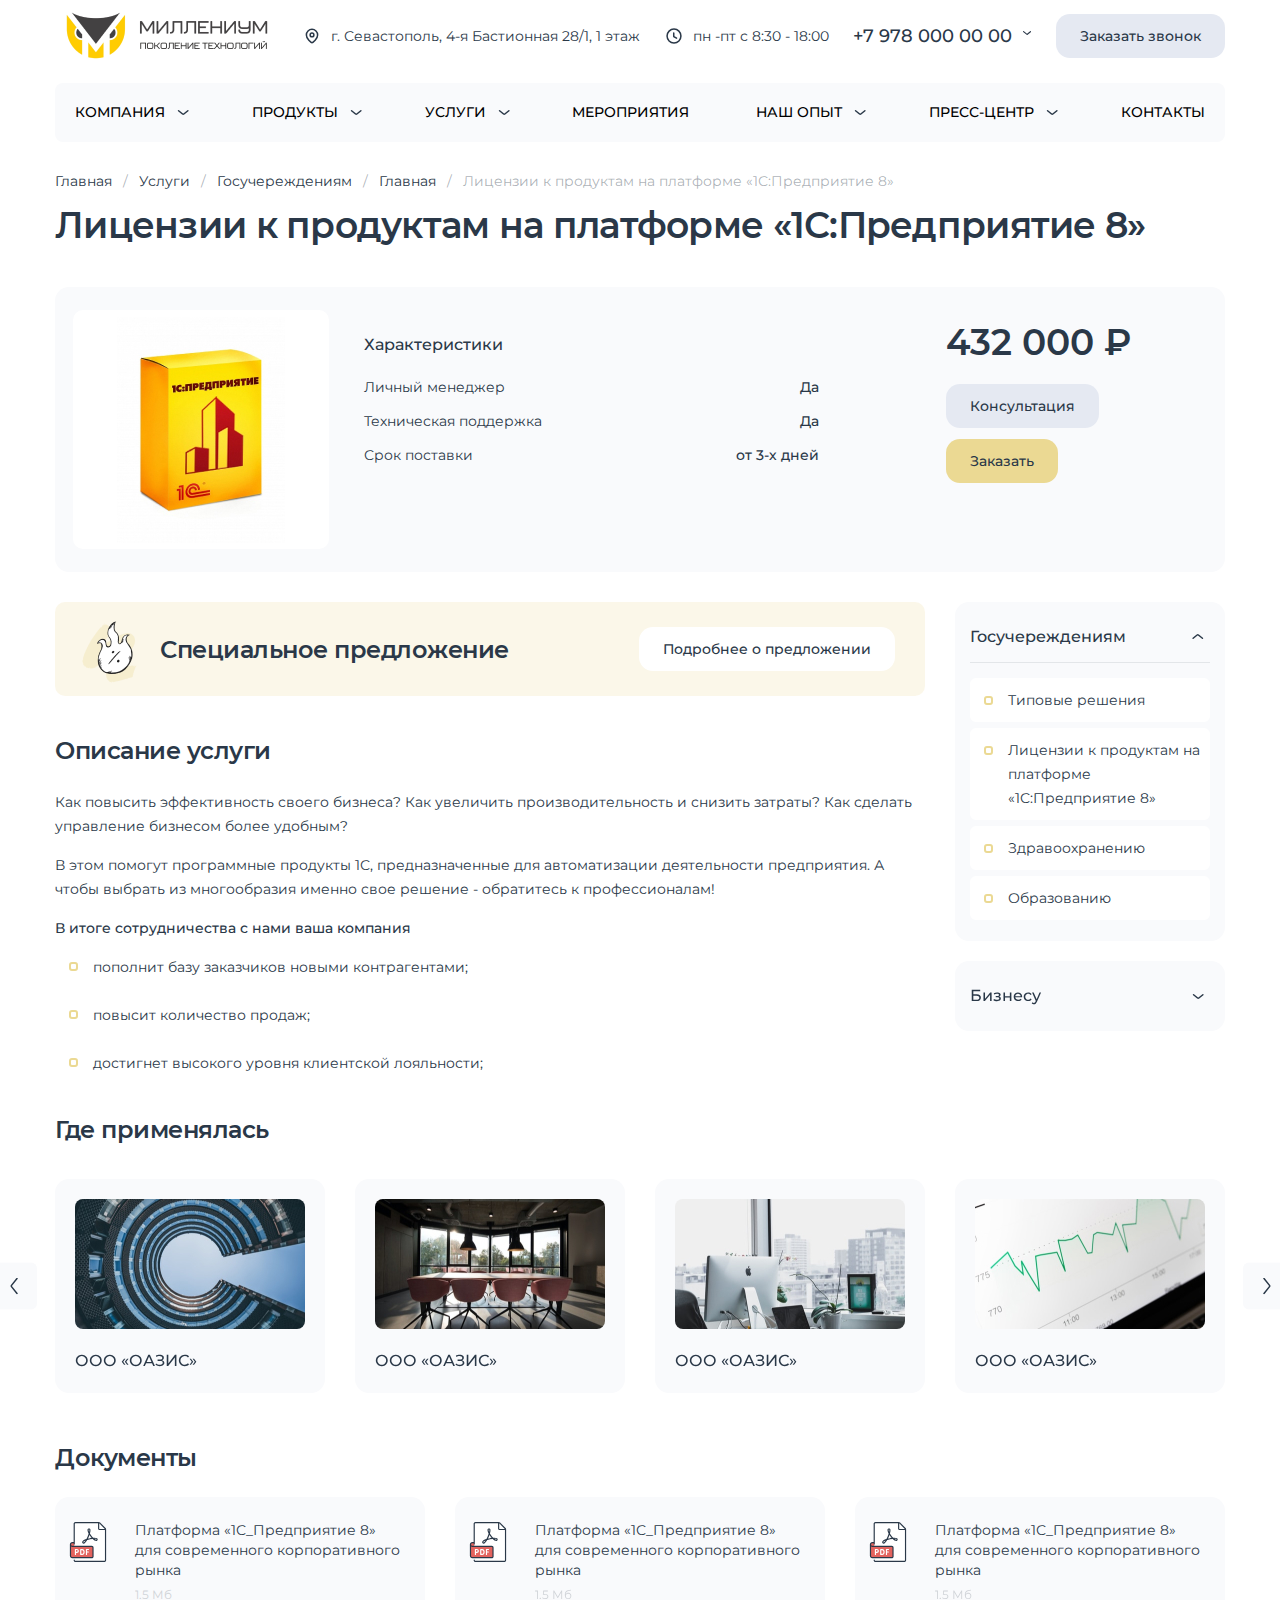
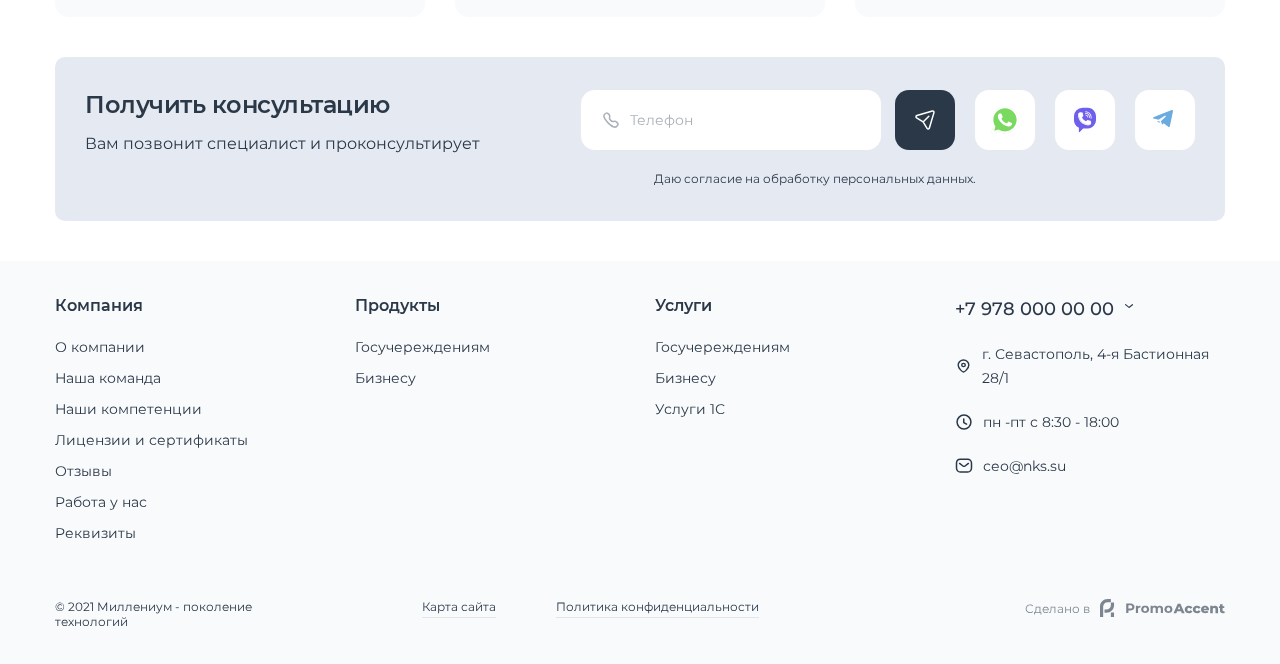
==== commit fea78724: "Add files via upload" ====
--- a/product.html
+++ b/product.html
@@ -20,7 +20,7 @@
 	<link rel="stylesheet" href="libs/swiper/css/scrollbar.css">
 	<link rel="stylesheet" href="libs/swiper/css/style.css">
 	<link rel="stylesheet" href="libs/swiper/css/swiper-bundle.min.css">
-	<link rel="stylesheet" href="scss/main.css?ver=1.3" />
+	<link rel="stylesheet" href="scss/main.css?ver=1.4" />
 </head>
 <body>
  
@@ -266,44 +266,44 @@
 				<h3>Где применялась</h3>
 				<ul class="slider-use">
 					<li>
-						<div class="item-use">
-							<div class="item-use__image">
+						<a href="#" class="item-use">
+							<span class="item-use__image">
 								<img src="img/use1.jpg" alt="alt">
-							</div>
-							<div class="item-use__name">ООО «ОАЗИС»</div>
-						</div>
-					</li>
-					<li>
-						<div class="item-use">
-							<div class="item-use__image">
+							</span>
+							<span class="item-use__name">ООО «ОАЗИС»</span>
+						</a>
+					</li>
+					<li>
+						<a href="#" class="item-use">
+							<span class="item-use__image">
 								<img src="img/use2.jpg" alt="alt">
-							</div>
-							<div class="item-use__name">ООО «ОАЗИС»</div>
-						</div>
-					</li>
-					<li>
-						<div class="item-use">
-							<div class="item-use__image">
+							</span>
+							<span class="item-use__name">ООО «ОАЗИС»</span>
+						</a>
+					</li>
+					<li>
+						<a href="#" class="item-use">
+							<span class="item-use__image">
 								<img src="img/use3.jpg" alt="alt">
-							</div>
-							<div class="item-use__name">ООО «ОАЗИС»</div>
-						</div>
-					</li>
-					<li>
-						<div class="item-use">
-							<div class="item-use__image">
+							</span>
+							<span class="item-use__name">ООО «ОАЗИС»</span>
+						</a>
+					</li>
+					<li>
+						<a href="#" class="item-use">
+							<span class="item-use__image">
 								<img src="img/use4.jpg" alt="alt">
-							</div>
-							<div class="item-use__name">ООО «ОАЗИС»</div>
-						</div>
-					</li>
-					<li>
-						<div class="item-use">
-							<div class="item-use__image">
+							</span>
+							<span class="item-use__name">ООО «ОАЗИС»</span>
+						</a>
+					</li>
+					<li>
+						<a href="#" class="item-use">
+							<span class="item-use__image">
 								<img src="img/use1.jpg" alt="alt">
-							</div>
-							<div class="item-use__name">ООО «ОАЗИС»</div>
-						</div>
+							</span>
+							<span class="item-use__name">ООО «ОАЗИС»</span>
+						</a>
 					</li>
 				</ul>
 				<h3>Документы</h3>
@@ -456,7 +456,7 @@
 <script src="libs/mask/jquery.maskedinput.js"></script>
 <script src="libs/swiper/js/swiper-bundle.min.js"></script>
 <script src="libs/jQueryFormStyler-master/jquery.formstyler.min.js"></script>
-<script src="js/common.js?ver=1.3"></script>
+<script src="js/common.js?ver=1.4"></script>
 <!-- Yandex.Metrika counter --><!-- /Yandex.Metrika counter -->
 <!-- Google Analytics counter --><!-- /Google Analytics counter -->
 </body>
--- a/scss/main.css
+++ b/scss/main.css
@@ -168,6 +168,7 @@
   .phones-wrap a {
     padding-right: 20px;
     color: #2A3848;
+    display: inline-block;
     position: relative; }
   .phones-wrap:hover .dropdown-phones {
     visibility: visible;
@@ -480,8 +481,8 @@
 
 .tabs {
   display: flex;
-  align-items: center;
-  flex-wrap: wrap; }
+  flex-wrap: wrap;
+  align-items: center; }
   .tabs li {
     margin-right: 30px; }
     .tabs li:last-child {
@@ -980,11 +981,15 @@
   font-size: 16px;
   line-height: 24px;
   background-color: #F9FAFC;
+  color: #2A3848;
+  transition: all 0.3s;
+  display: block;
   border-radius: 14px; }
   .item-use .item-use__image {
     height: 130px;
     margin-bottom: 20px;
-    border-radius: 8px; }
+    border-radius: 8px;
+    display: block; }
     .item-use .item-use__image img {
       height: 100%;
       width: 100%;
@@ -994,11 +999,15 @@
       -webkit-transition: all 0.3s;
       -o-transition: all 0.3s;
       transition: all 0.3s; }
+  .item-use .item-use__name {
+    display: block; }
+  .item-use:hover {
+    box-shadow: 0 0 10px #d9e0ef; }
 
 .slider-use {
   margin: 0 -15px; }
   .slider-use .item-use {
-    margin: 0 15px; }
+    margin: 10px 15px; }
   .slider-use .slick-prev {
     left: -50px; }
   .slider-use .slick-next {
@@ -1427,7 +1436,7 @@
   .slider-docs {
     padding-bottom: 30px; }
     .slider-docs .slick-dots li button {
-      background-color: #ebd993;
+      background-color: #2A3848;
       opacity: 0.5; }
     .slider-docs .slick-dots li.slick-active button {
       opacity: 1; }
@@ -1486,8 +1495,8 @@
   .slider-use {
     padding-bottom: 30px; }
     .slider-use .slick-dots li button {
-      background-color: #ebd993;
-      opacity: 0.5; }
+      background-color: #2A3848;
+      opacity: 0.6; }
     .slider-use .slick-dots li.slick-active button {
       opacity: 1; }
 
@@ -1504,7 +1513,17 @@
 
   .product-block .product-block__price {
     line-height: 26px;
-    padding-top: 15px; } }
+    padding-top: 15px; }
+
+  .slick-dots {
+    padding-left: 15px;
+    text-align: left; } }
+@media only screen and (max-width: 576px) {
+  .block-products__right {
+    text-align: left; }
+    .block-products__right .block-products__icon,
+    .block-products__right p {
+      display: none; } }
 /* Extra Small Devices, Phones */
 @media only screen and (max-width: 480px) {
   .slider-billbord__item {
@@ -1529,26 +1548,14 @@
     margin-top: 15px; }
 
   .tabs {
+    margin-right: -15px;
+    margin-bottom: 8px;
     white-space: nowrap;
-    flex-wrap: initial;
-    overflow: auto;
-    margin-right: -15px;
-    margin-bottom: 8px; }
+    display: block;
+    overflow: auto; }
     .tabs a {
       padding: 0 29px;
       background-color: #F9FAFC; }
-    .tabs::-webkit-scrollbar {
-      -webkit-appearance: none; }
-    .tabs::-webkit-scrollbar:vertical {
-      width: 0px; }
-    .tabs::-webkit-scrollbar:horizontal {
-      height: 0px; }
-    .tabs::-webkit-scrollbar-thumb {
-      background-color: transparent;
-      border-radius: 10px; }
-    .tabs::-webkit-scrollbar-track {
-      border-radius: 10px;
-      background-color: transparent; }
 
   .item-service {
     padding: 15px; }
